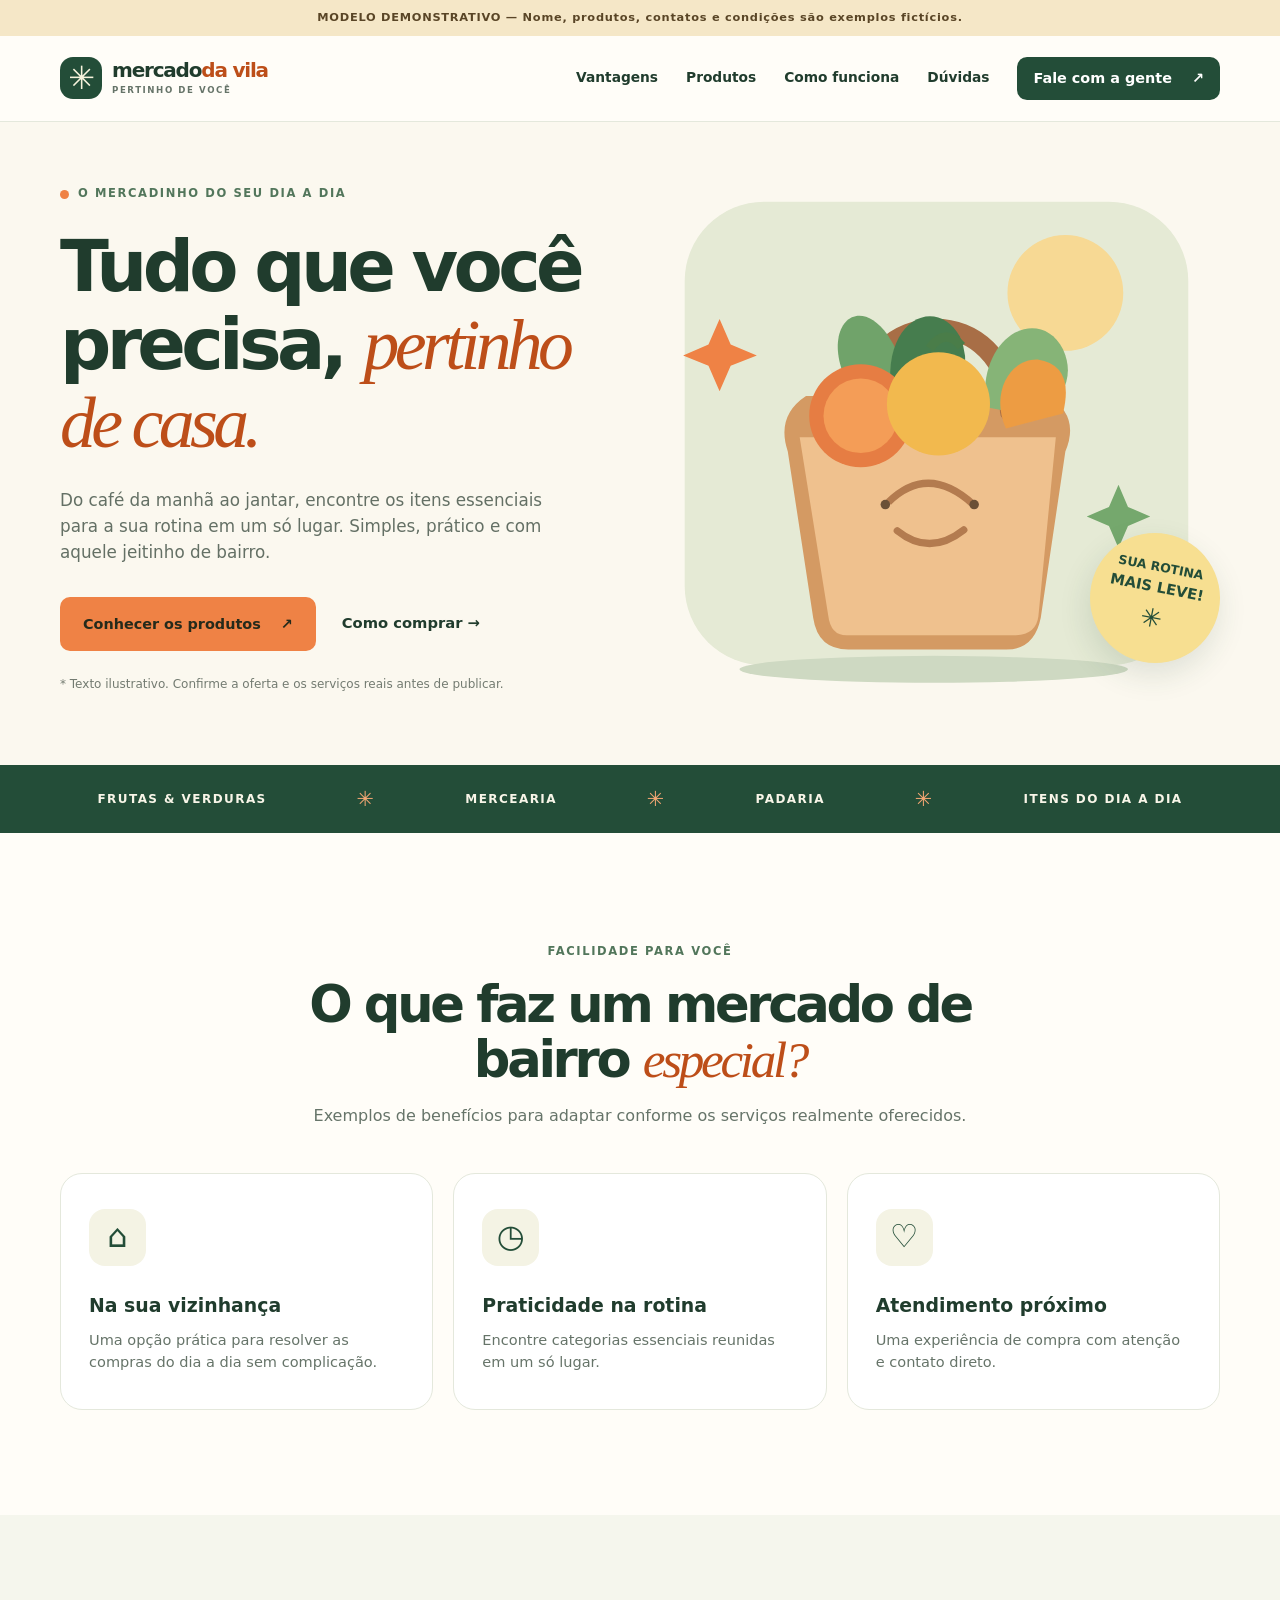
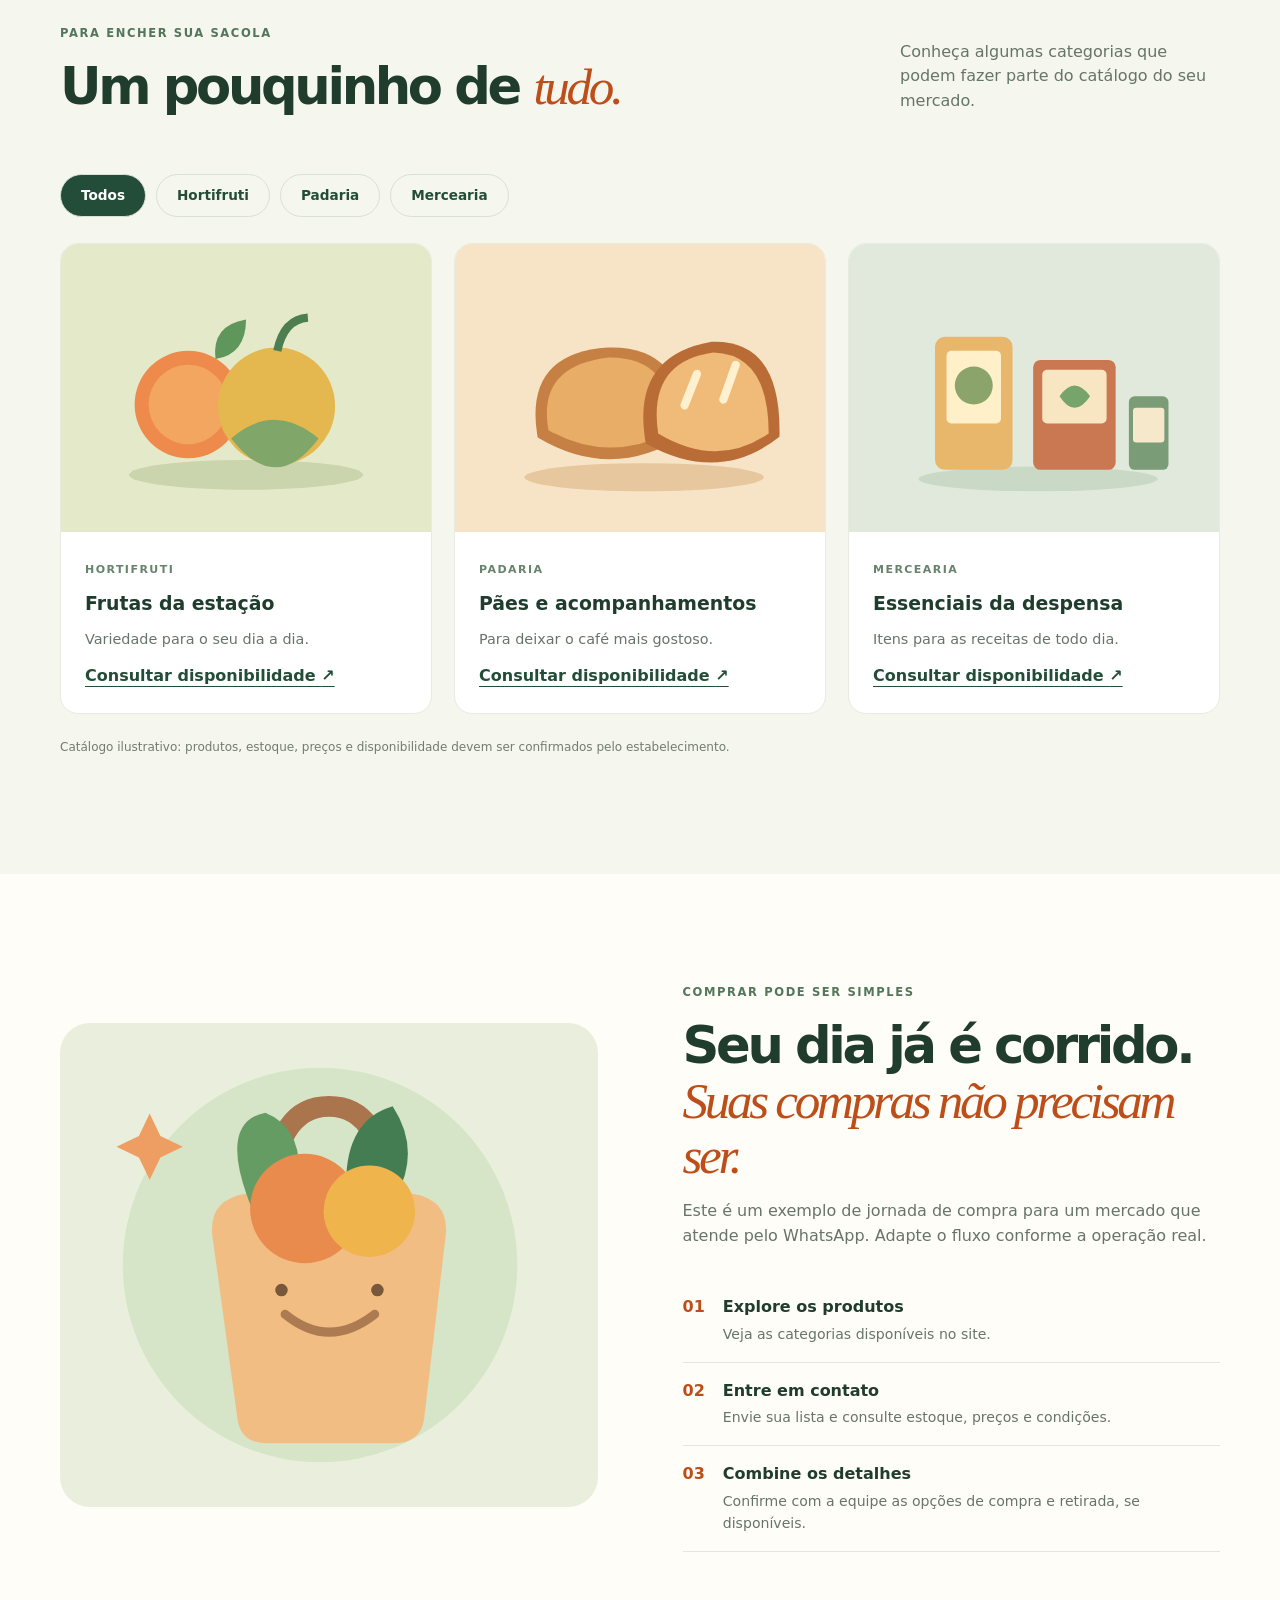
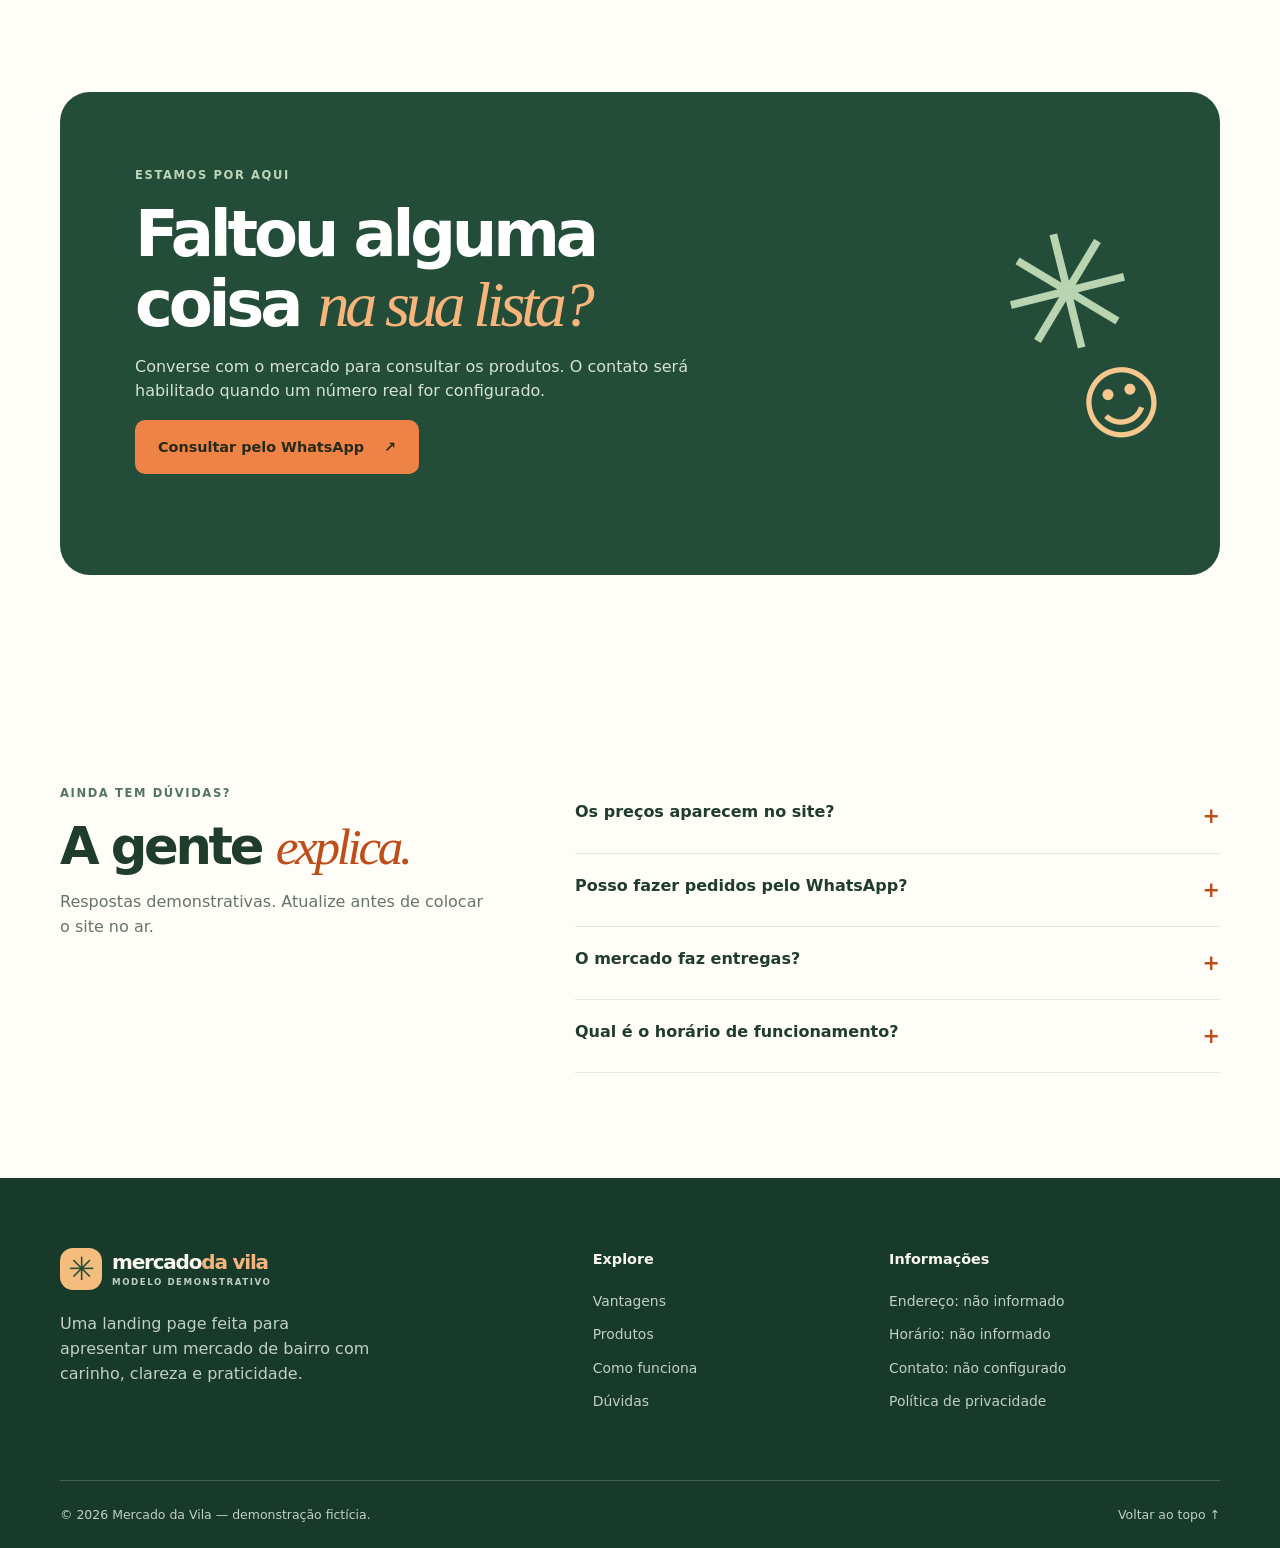
==== index.html @ a2eb1d88 "Add files via upload" ====
<!doctype html>
<html lang="pt-BR">
<head>
  <meta charset="utf-8">
  <meta name="viewport" content="width=device-width, initial-scale=1">
  <meta name="theme-color" content="#234d38">
  <meta name="description" content="Modelo demonstrativo de mercado de bairro: conheça categorias de produtos e veja como solicitar informações pelo WhatsApp.">
  <meta property="og:type" content="website">
  <meta property="og:locale" content="pt_BR">
  <meta property="og:title" content="Mercado da Vila | Site demonstrativo">
  <meta property="og:description" content="Landing page demonstrativa de mercado de bairro. Produtos e contatos ilustrativos.">
  <meta property="og:image" content="assets/images/hero-mercado.svg">
  <link rel="icon" type="image/svg+xml" href="assets/icons/favicon.svg">
  <link rel="stylesheet" href="css/style.css">
  <script src="js/script.js" defer></script>
  <title>Mercado da Vila | Modelo demonstrativo</title>
</head>
<body>
  <a class="skip-link" href="#conteudo">Pular para o conteúdo</a>
  <div class="demo-banner" role="note">MODELO DEMONSTRATIVO — Nome, produtos, contatos e condições são exemplos fictícios.</div>
  <header class="site-header" id="inicio">
    <div class="container header-inner">
      <a class="brand" href="#inicio" aria-label="Mercado da Vila, voltar ao início"><span class="brand-mark" aria-hidden="true">✳</span><span>mercado<span class="brand-highlight">da vila</span><small>PERTINHO DE VOCÊ</small></span></a>
      <button class="menu-toggle" type="button" aria-expanded="false" aria-controls="nav-principal" aria-label="Abrir menu"><span></span><span></span><span></span></button>
      <nav class="nav" id="nav-principal" aria-label="Navegação principal"><a href="#beneficios">Vantagens</a><a href="#produtos">Produtos</a><a href="#como-funciona">Como funciona</a><a href="#faq">Dúvidas</a><a class="btn btn-small btn-dark" href="#contato">Fale com a gente <span aria-hidden="true">↗</span></a></nav>
    </div>
  </header>
  <main id="conteudo">
    <section class="hero" aria-labelledby="hero-title"><div class="container hero-grid"><div class="hero-copy"><span class="eyebrow"><span class="eyebrow-dot"></span> O MERCADINHO DO SEU DIA A DIA</span><h1 id="hero-title">Tudo que você precisa, <em>pertinho de casa.</em></h1><p>Do café da manhã ao jantar, encontre os itens essenciais para a sua rotina em um só lugar. Simples, prático e com aquele jeitinho de bairro.</p><div class="hero-actions"><a class="btn btn-orange" href="#produtos">Conhecer os produtos <span aria-hidden="true">↗</span></a><a class="text-link" href="#como-funciona">Como comprar <span aria-hidden="true">→</span></a></div><p class="demo-note">* Texto ilustrativo. Confirme a oferta e os serviços reais antes de publicar.</p></div><div class="hero-visual"><img src="assets/images/hero-mercado.svg" alt="Ilustração de sacola de compras com frutas, pão e alimentos" width="720" height="660" fetchpriority="high"><div class="hero-sticker" aria-hidden="true">SUA ROTINA<br><strong>MAIS LEVE!</strong><span>✳</span></div></div></div></section>
    <section class="strip" aria-label="Categorias em destaque"><div class="container strip-inner"><span>FRUTAS & VERDURAS</span><b>✳</b><span>MERCEARIA</span><b>✳</b><span>PADARIA</span><b>✳</b><span>ITENS DO DIA A DIA</span></div></section>
    <section class="section benefits" id="beneficios"><div class="container"><div class="section-heading center"><span class="eyebrow">FACILIDADE PARA VOCÊ</span><h2>O que faz um mercado de bairro <em>especial?</em></h2><p>Exemplos de benefícios para adaptar conforme os serviços realmente oferecidos.</p></div><div class="benefit-grid"><article class="benefit-card"><span class="benefit-icon" aria-hidden="true">⌂</span><h3>Na sua vizinhança</h3><p>Uma opção prática para resolver as compras do dia a dia sem complicação.</p></article><article class="benefit-card"><span class="benefit-icon" aria-hidden="true">◷</span><h3>Praticidade na rotina</h3><p>Encontre categorias essenciais reunidas em um só lugar.</p></article><article class="benefit-card"><span class="benefit-icon" aria-hidden="true">♡</span><h3>Atendimento próximo</h3><p>Uma experiência de compra com atenção e contato direto.</p></article></div></div></section>
    <section class="section products" id="produtos"><div class="container"><div class="section-heading heading-split"><div><span class="eyebrow">PARA ENCHER SUA SACOLA</span><h2>Um pouquinho de <em>tudo.</em></h2></div><p>Conheça algumas categorias que podem fazer parte do catálogo do seu mercado.</p></div><div class="filter-bar" role="group" aria-label="Filtrar produtos"><button class="filter active" data-filter="todos" aria-pressed="true">Todos</button><button class="filter" data-filter="hortifruti" aria-pressed="false">Hortifruti</button><button class="filter" data-filter="padaria" aria-pressed="false">Padaria</button><button class="filter" data-filter="mercearia" aria-pressed="false">Mercearia</button></div><div class="product-grid" id="product-grid"><article class="product-card" data-category="hortifruti"><div class="product-art art-fruit"><img src="assets/images/frutas.svg" alt="Ilustração de frutas frescas" loading="lazy" width="400" height="300"></div><div class="product-body"><span class="product-category">HORTIFRUTI</span><h3>Frutas da estação</h3><p>Variedade para o seu dia a dia.</p><button class="product-link" data-product="Frutas da estação">Consultar disponibilidade <span aria-hidden="true">↗</span></button></div></article><article class="product-card" data-category="padaria"><div class="product-art art-bread"><img src="assets/images/pao.svg" alt="Ilustração de pães" loading="lazy" width="400" height="300"></div><div class="product-body"><span class="product-category">PADARIA</span><h3>Pães e acompanhamentos</h3><p>Para deixar o café mais gostoso.</p><button class="product-link" data-product="Pães e acompanhamentos">Consultar disponibilidade <span aria-hidden="true">↗</span></button></div></article><article class="product-card" data-category="mercearia"><div class="product-art art-pantry"><img src="assets/images/mercearia.svg" alt="Ilustração de alimentos de mercearia" loading="lazy" width="400" height="300"></div><div class="product-body"><span class="product-category">MERCEARIA</span><h3>Essenciais da despensa</h3><p>Itens para as receitas de todo dia.</p><button class="product-link" data-product="Essenciais da despensa">Consultar disponibilidade <span aria-hidden="true">↗</span></button></div></article></div><p class="catalog-disclaimer">Catálogo ilustrativo: produtos, estoque, preços e disponibilidade devem ser confirmados pelo estabelecimento.</p></div></section>
    <section class="section story" id="como-funciona"><div class="container story-grid"><div class="story-visual"><img src="assets/images/sacola.svg" alt="Ilustração de uma sacola reutilizável com alimentos" loading="lazy" width="600" height="540"></div><div class="story-copy"><span class="eyebrow">COMPRAR PODE SER SIMPLES</span><h2>Seu dia já é corrido. <em>Suas compras não precisam ser.</em></h2><p>Este é um exemplo de jornada de compra para um mercado que atende pelo WhatsApp. Adapte o fluxo conforme a operação real.</p><ol class="steps"><li><span>01</span><div><h3>Explore os produtos</h3><p>Veja as categorias disponíveis no site.</p></div></li><li><span>02</span><div><h3>Entre em contato</h3><p>Envie sua lista e consulte estoque, preços e condições.</p></div></li><li><span>03</span><div><h3>Combine os detalhes</h3><p>Confirme com a equipe as opções de compra e retirada, se disponíveis.</p></div></li></ol></div></div></section>
    <section class="section contact-section" id="contato"><div class="container contact-panel"><div><span class="eyebrow eyebrow-light">ESTAMOS POR AQUI</span><h2>Faltou alguma coisa <em>na sua lista?</em></h2><p>Converse com o mercado para consultar os produtos. O contato será habilitado quando um número real for configurado.</p><button class="btn btn-orange" id="contact-cta">Consultar pelo WhatsApp <span aria-hidden="true">↗</span></button><p class="contact-feedback" id="contact-feedback" role="status" aria-live="polite"></p></div><div class="contact-doodle" aria-hidden="true">✳<span>☺</span></div></div></section>
    <section class="section faq" id="faq"><div class="container faq-grid"><div><span class="eyebrow">AINDA TEM DÚVIDAS?</span><h2>A gente <em>explica.</em></h2><p>Respostas demonstrativas. Atualize antes de colocar o site no ar.</p></div><div class="faq-items"><details><summary>Os preços aparecem no site?</summary><p>Este modelo não apresenta preços fictícios. É possível cadastrar preços reais após confirmação do estabelecimento.</p></details><details><summary>Posso fazer pedidos pelo WhatsApp?</summary><p>O site permite abrir uma conversa com mensagem pré-preenchida após configurar um número de WhatsApp válido. O atendimento e a confirmação do pedido dependem do estabelecimento.</p></details><details><summary>O mercado faz entregas?</summary><p>Essa informação ainda não foi fornecida. Consulte o estabelecimento e atualize esta resposta conforme a área atendida e as condições reais.</p></details><details><summary>Qual é o horário de funcionamento?</summary><p>O horário ainda não foi informado. Substitua este texto pelos dias e horários oficiais antes da publicação.</p></details></div></div></section>
  </main>
  <footer class="footer"><div class="container footer-grid"><div><a class="brand footer-brand" href="#inicio"><span class="brand-mark" aria-hidden="true">✳</span><span>mercado<span class="brand-highlight">da vila</span><small>MODELO DEMONSTRATIVO</small></span></a><p>Uma landing page feita para apresentar um mercado de bairro com carinho, clareza e praticidade.</p></div><div><h3>Explore</h3><a href="#beneficios">Vantagens</a><a href="#produtos">Produtos</a><a href="#como-funciona">Como funciona</a><a href="#faq">Dúvidas</a></div><div><h3>Informações</h3><p>Endereço: não informado</p><p>Horário: não informado</p><p>Contato: não configurado</p><a href="privacidade.html">Política de privacidade</a></div></div><div class="container footer-bottom"><span>© <span id="year">2026</span> Mercado da Vila — demonstração fictícia.</span><a href="#inicio">Voltar ao topo ↑</a></div></footer>
</body>
</html>
---- css/style.css ----
:root{--green:#234d38;--green-deep:#173b2a;--cream:#fbf8ef;--paper:#fffdf8;--orange:#ef8245;--orange-dark:#bd4e19;--ink:#203c2d;--muted:#667469;--line:#e4e8dc;--radius:22px;--font:system-ui,-apple-system,BlinkMacSystemFont,"Segoe UI",sans-serif}*{box-sizing:border-box}html{scroll-behavior:smooth;scroll-padding-top:105px}body{margin:0;background:var(--paper);font-family:var(--font);color:var(--ink);line-height:1.55}img{display:block;max-width:100%;height:auto}button,a{font:inherit}button{cursor:pointer}a{color:inherit;text-decoration:none}a:focus-visible,button:focus-visible,summary:focus-visible{outline:3px solid #d55b20;outline-offset:4px}.container{width:min(1160px,calc(100% - 40px));margin-inline:auto}.skip-link{position:absolute;top:-100px;left:10px;z-index:99;padding:12px;background:white}.skip-link:focus{top:10px}.demo-banner{background:#f5e7c7;text-align:center;font-size:.71rem;font-weight:800;letter-spacing:.065em;padding:9px 14px;color:#594526}.site-header{position:sticky;top:0;z-index:20;background:rgba(255,253,248,.97);border-bottom:1px solid var(--line)}.header-inner{display:flex;align-items:center;justify-content:space-between;min-height:85px;gap:20px}.brand{display:inline-flex;align-items:center;gap:10px;font-size:1.25rem;line-height:.95;font-weight:850;letter-spacing:-.06em;white-space:nowrap}.brand-mark{display:grid;place-items:center;width:42px;height:42px;border-radius:13px;background:var(--green);color:#f7f3dc;font-size:2rem}.brand-highlight{color:var(--orange-dark)}.brand small{display:block;margin-top:6px;font-size:.54rem;letter-spacing:.18em;font-weight:800;color:var(--muted)}.nav{display:flex;align-items:center;gap:28px;font-size:.86rem;font-weight:650}.nav>a:not(.btn):hover,.text-link:hover,.footer a:hover{color:var(--orange-dark)}.btn{border:0;display:inline-flex;align-items:center;justify-content:center;gap:20px;min-height:54px;padding:15px 23px;border-radius:10px;font-weight:800;font-size:.9rem;transition:transform .2s,background .2s}.btn:hover{transform:translateY(-2px)}.btn-small{min-height:43px;padding:10px 16px}.btn-dark{background:var(--green);color:white}.btn-dark:hover{background:var(--green-deep)}.btn-orange{background:var(--orange);color:#252a1b}.btn-orange:hover{background:#f49b66}.menu-toggle{display:none}.hero{background:var(--cream);overflow:hidden}.hero-grid{display:grid;grid-template-columns:1fr 1.03fr;align-items:center;min-height:600px;gap:35px;padding-block:60px}.eyebrow{display:inline-flex;align-items:center;gap:9px;font-size:.72rem;font-weight:850;letter-spacing:.14em;color:#52765b}.eyebrow-dot{width:9px;height:9px;border-radius:50%;background:var(--orange)}h1,h2,h3,p{margin-top:0}h1,h2{letter-spacing:-.065em;line-height:1.08}h1{font-size:clamp(3.3rem,5.6vw,5.5rem);margin:22px 0 24px;font-weight:850}h1 em,h2 em{font-family:Georgia,serif;font-weight:500;color:var(--orange-dark)}.hero-copy>p:not(.demo-note){font-size:1.05rem;color:#647065;max-width:485px}.hero-actions{display:flex;align-items:center;flex-wrap:wrap;gap:26px;margin-top:32px}.text-link{font-weight:750;font-size:.92rem}.demo-note,.catalog-disclaimer{font-size:.75rem;color:#737b71;margin-top:24px}.hero-visual{position:relative}.hero-visual img{width:100%}.hero-sticker{position:absolute;right:0;bottom:8%;background:#f7df91;color:var(--green);width:130px;height:130px;border-radius:50%;display:flex;flex-direction:column;justify-content:center;align-items:center;text-align:center;transform:rotate(11deg);font-size:.78rem;font-weight:700;box-shadow:0 12px 30px #234d3822}.hero-sticker strong{font-size:.92rem}.hero-sticker span{font-size:1.6rem}.strip{background:var(--green);color:#f8f5e8}.strip-inner{display:flex;align-items:center;justify-content:space-around;gap:15px;min-height:68px;font-size:.75rem;font-weight:850;letter-spacing:.12em}.strip b{color:#f4a774;font-size:1.3rem}.section{padding:105px 0}.section-heading{margin-bottom:44px}.section-heading.center{text-align:center;max-width:680px;margin-inline:auto}.section-heading h2,.story h2,.faq h2,.contact-panel h2{font-size:clamp(2.45rem,4vw,4rem);margin:14px 0 16px}.section-heading p,.story-copy>p,.faq-grid>div>p{color:var(--muted);font-size:1rem}.benefit-grid{display:grid;grid-template-columns:repeat(3,1fr);gap:20px}.benefit-card{padding:35px 28px;border:1px solid var(--line);border-radius:var(--radius);background:#fff}.benefit-icon{display:grid;place-items:center;width:57px;height:57px;background:#f4f3e4;border-radius:16px;color:var(--green);font-size:2rem;margin-bottom:25px}.benefit-card h3{font-size:1.18rem;margin-bottom:9px}.benefit-card p{color:var(--muted);font-size:.91rem;margin:0}.products{background:#f5f6ed}.heading-split{display:flex;align-items:end;justify-content:space-between;gap:35px}.heading-split p{max-width:320px}.filter-bar{display:flex;flex-wrap:wrap;gap:10px;margin-bottom:26px}.filter{border:1px solid #d9e1d5;background:transparent;border-radius:100px;padding:10px 20px;color:var(--green);font-weight:700;font-size:.85rem}.filter.active,.filter:hover{background:var(--green);color:white}.product-grid{display:grid;grid-template-columns:repeat(3,1fr);gap:22px}.product-card{overflow:hidden;border-radius:18px;background:white;border:1px solid #e8ebdf}.product-card[hidden]{display:none}.product-art{aspect-ratio:4/3;display:grid;place-items:center;padding:20px}.product-art img{width:100%;height:100%;object-fit:contain}.art-fruit{background:#e4e9c9}.art-bread{background:#f7e3c6}.art-pantry{background:#e1e9dc}.product-body{padding:24px}.product-category{font-size:.69rem;font-weight:850;letter-spacing:.13em;color:#67836c}.product-body h3{margin:9px 0;font-size:1.18rem}.product-body p{color:var(--muted);font-size:.9rem}.product-link{border:0;background:transparent;padding:0;color:var(--green);font-weight:800;text-align:left;text-decoration:underline;text-underline-offset:5px}.product-link:hover{color:var(--orange-dark)}.story-grid{display:grid;grid-template-columns:1fr 1fr;align-items:center;gap:85px}.story-visual{background:#e9efdc;border-radius:30px;overflow:hidden}.story-visual img{width:100%}.steps{list-style:none;padding:0;margin:30px 0 0}.steps li{display:flex;gap:18px;padding:16px 0;border-bottom:1px solid var(--line)}.steps li>span{color:var(--orange-dark);font-weight:850}.steps h3{font-size:1rem;margin:0 0 4px}.steps p{font-size:.88rem;color:var(--muted);margin:0}.contact-section{padding:35px 0 100px}.contact-panel{background:var(--green);color:white;border-radius:30px;padding:70px 75px;display:flex;align-items:center;justify-content:space-between;gap:30px;overflow:hidden}.contact-panel>div:first-child{max-width:600px}.contact-panel h2{font-size:clamp(2.7rem,5vw,4.7rem)}.contact-panel h2 em{color:#f7b57b}.contact-panel p{color:#d5e2d7}.eyebrow-light{color:#bbd5b8}.contact-doodle{font-size:10rem;color:#b9d4b1;line-height:1;transform:rotate(-14deg)}.contact-doodle span{display:block;font-size:5rem;color:#f6c88d;text-align:right}.contact-feedback{min-height:1.4em;font-size:.85rem;margin:12px 0 0}.faq-grid{display:grid;grid-template-columns:.8fr 1.2fr;gap:85px}.faq-items details{border-bottom:1px solid var(--line);padding:20px 0}.faq-items summary{cursor:pointer;font-weight:750;list-style:none;display:flex;justify-content:space-between;gap:15px}.faq-items summary::-webkit-details-marker{display:none}.faq-items summary:after{content:'+';font-size:1.3rem;color:var(--orange-dark)}.faq-items details[open] summary:after{content:'−'}.faq-items details p{font-size:.9rem;color:var(--muted);margin:12px 0 0}.footer{background:#183a2b;color:#f8f8ed;padding:70px 0 0}.footer-grid{display:grid;grid-template-columns:2fr 1fr 1.4fr;gap:60px;padding-bottom:55px}.footer-brand .brand-mark{background:#f4bd7e;color:var(--green)}.footer-brand .brand-highlight{color:#f5b47e}.footer-brand small{color:#bed0c1}.footer-grid>div:first-child p{max-width:310px;color:#c0d0c3;margin-top:22px}.footer h3{font-size:.9rem;margin-bottom:20px}.footer-grid>div:not(:first-child) a,.footer-grid>div:not(:first-child) p{display:block;color:#c0d0c3;font-size:.87rem;margin-bottom:12px}.footer-bottom{border-top:1px solid #ffffff30;display:flex;justify-content:space-between;gap:20px;padding:24px 0;font-size:.78rem;color:#c0d0c3}@media(max-width:900px){.nav{gap:14px}.hero-grid{gap:10px}.story-grid{gap:35px}.faq-grid{gap:40px}.contact-panel{padding:55px 45px}}@media(max-width:720px){.container{width:min(100% - 32px,540px)}.header-inner{min-height:70px}.menu-toggle{display:flex;flex-direction:column;gap:5px;border:1px solid var(--line);border-radius:9px;background:white;padding:11px}.menu-toggle span{display:block;width:23px;height:2px;background:var(--green)}.nav{display:none;position:absolute;top:100%;left:0;right:0;background:var(--paper);padding:20px 24px 25px;border-bottom:1px solid var(--line);flex-direction:column;align-items:stretch;gap:20px;box-shadow:0 12px 18px #00000010}.nav.open{display:flex}.nav .btn{align-self:flex-start}.hero-grid{grid-template-columns:1fr;padding:55px 0 20px}.hero-copy{text-align:left}.hero-visual{max-width:490px;margin:auto}.hero-sticker{right:4%;width:100px;height:100px;font-size:.63rem}.hero-sticker strong{font-size:.72rem}.strip-inner{flex-wrap:wrap;padding:15px 0;min-height:unset;justify-content:center;gap:12px;font-size:.61rem}.strip-inner b{display:none}.section{padding:70px 0}.benefit-grid,.product-grid,.story-grid,.faq-grid,.footer-grid{grid-template-columns:1fr}.benefit-grid,.product-grid{gap:14px}.heading-split{display:block}.heading-split p{max-width:none}.story-grid,.faq-grid{gap:35px}.contact-section{padding:20px 0 70px}.contact-panel{padding:45px 28px;display:block}.contact-doodle{display:none}.footer-grid{gap:30px}.footer-bottom{flex-direction:column}.hero-actions{gap:19px}h1{font-size:clamp(3rem,11vw,4.3rem)}}@media(prefers-reduced-motion:reduce){html{scroll-behavior:auto}*,*:before,*:after{transition:none!important;animation:none!important}}
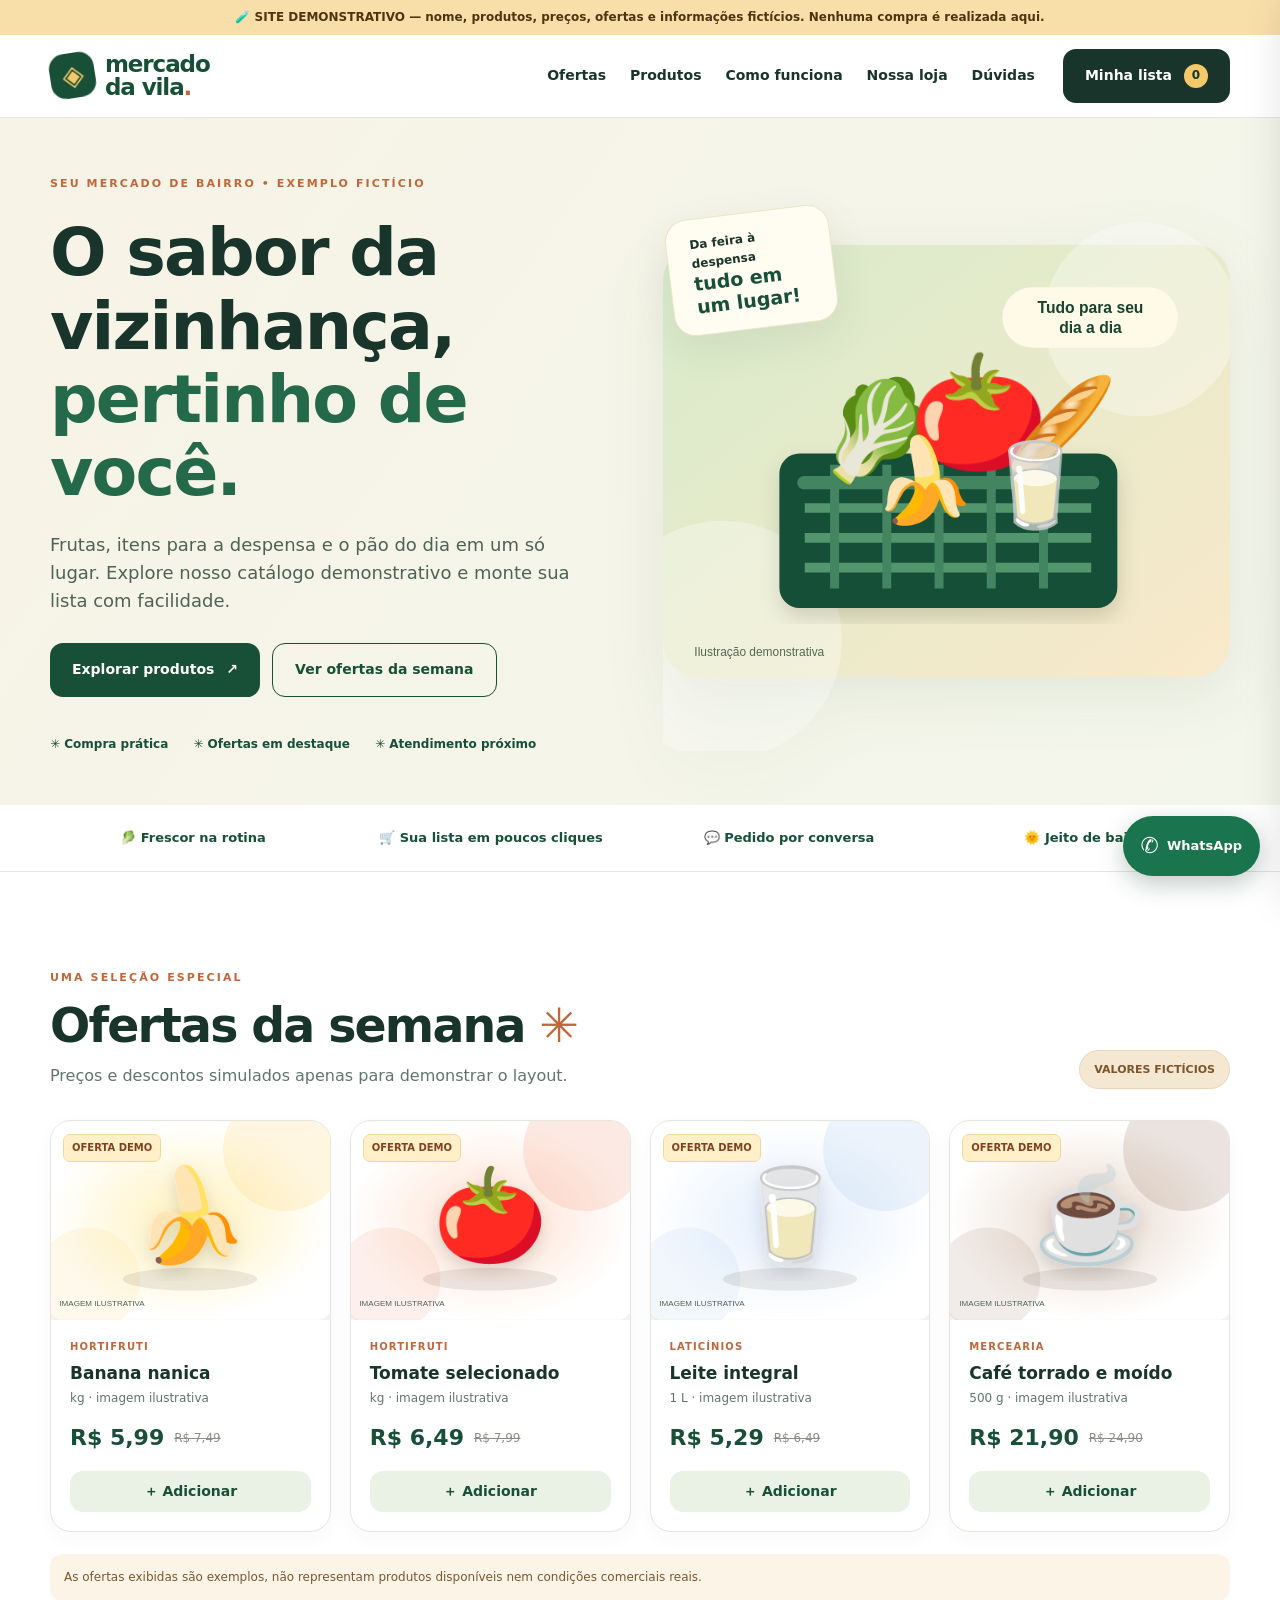
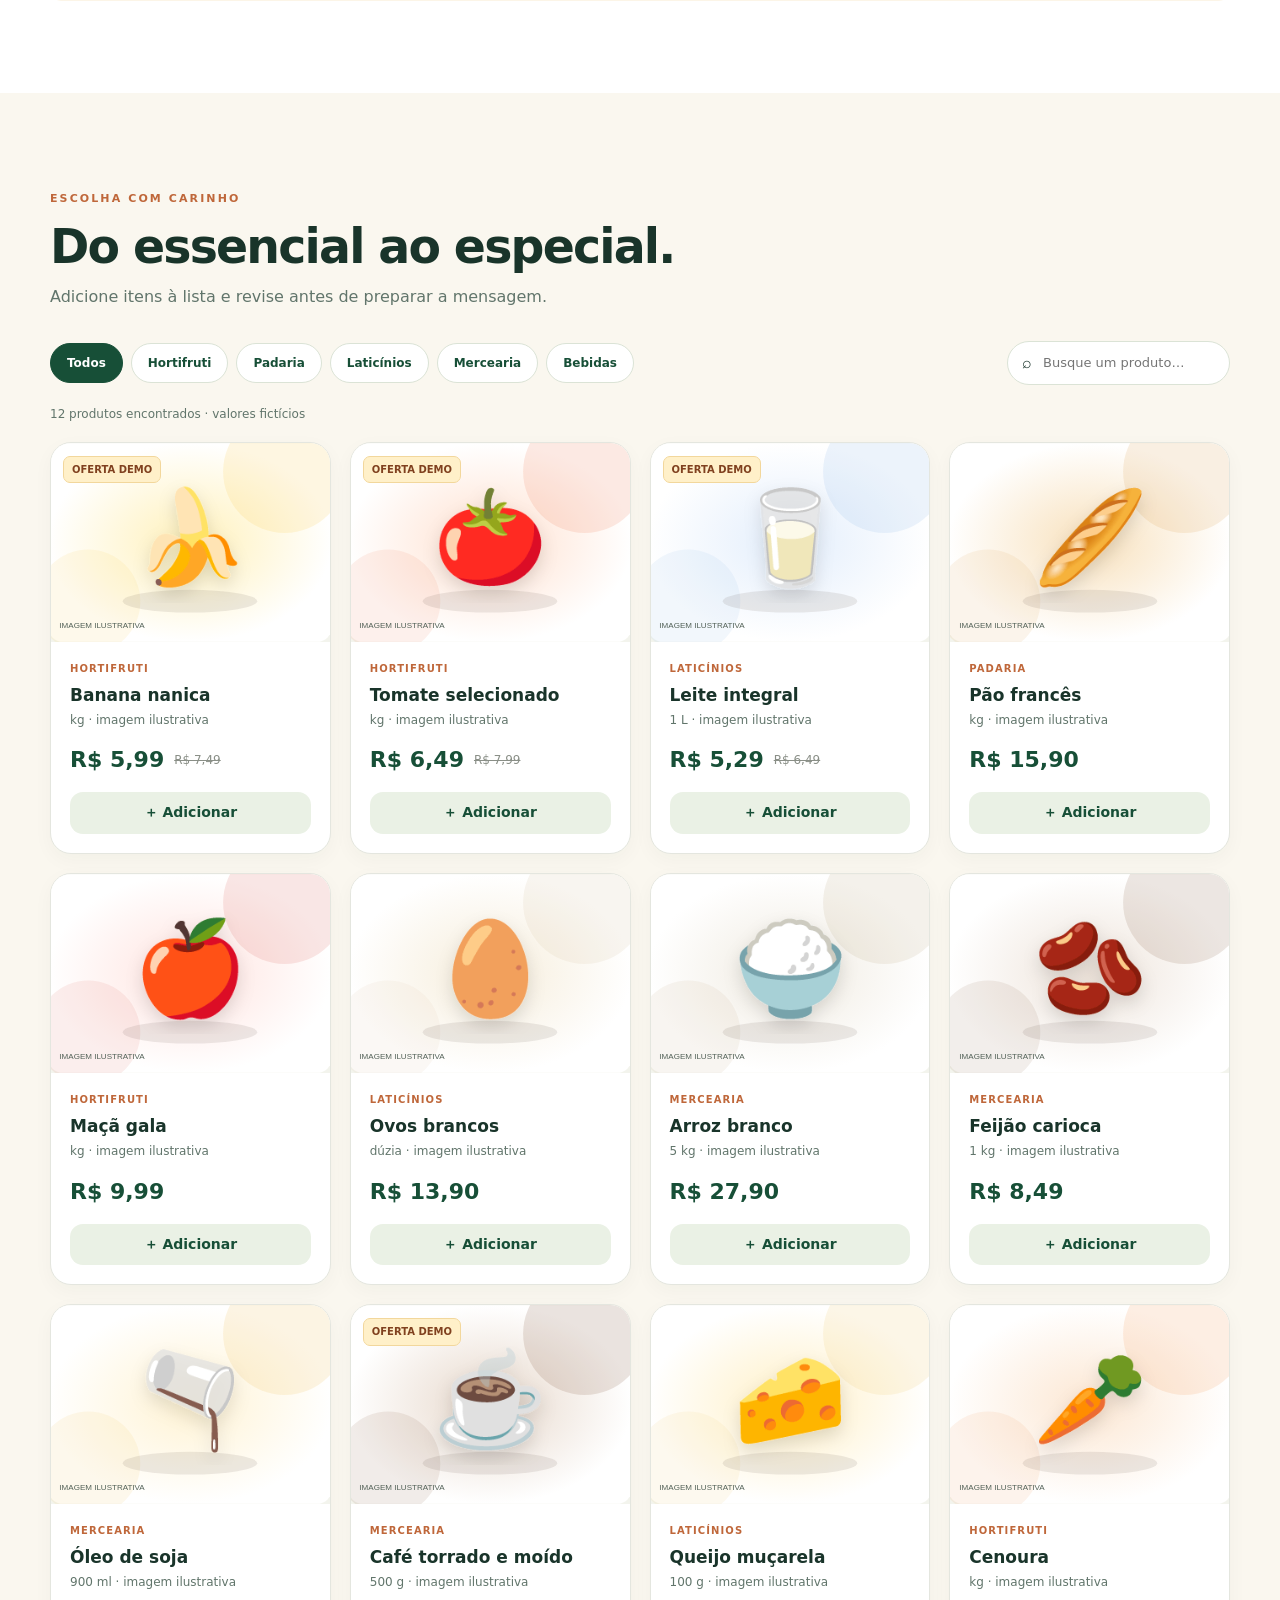
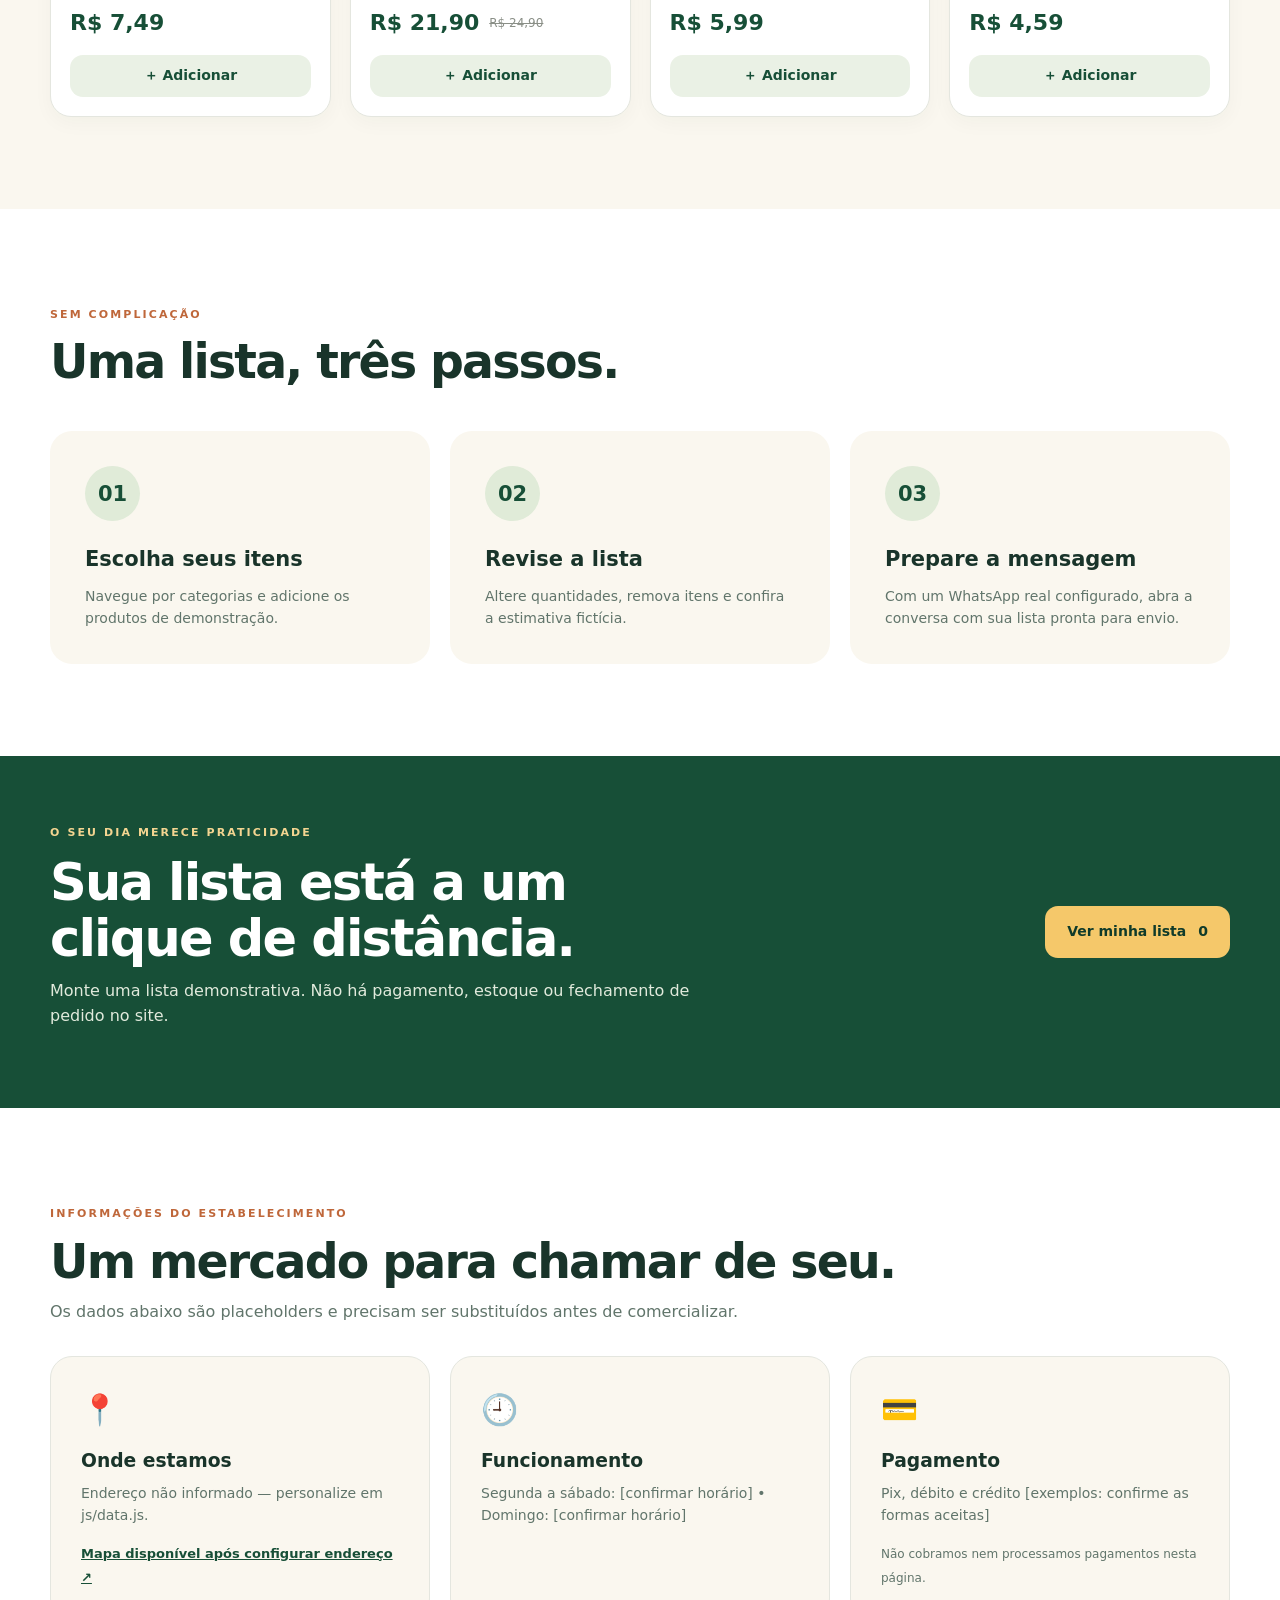
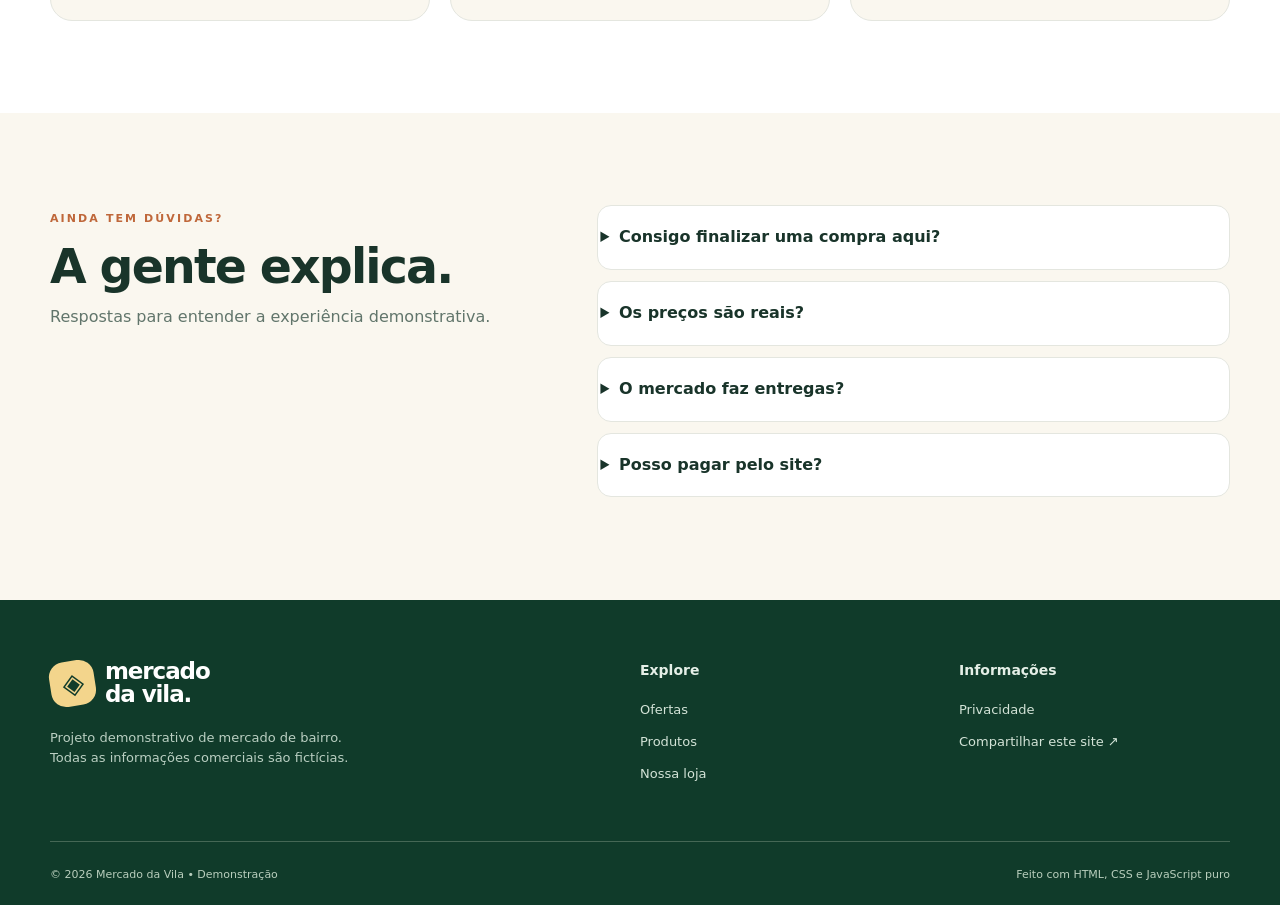
==== commit 5e11496d: "Add files via upload" ====
--- a/index.html
+++ b/index.html
@@ -2,38 +2,68 @@
 <html lang="pt-BR">
 <head>
   <meta charset="utf-8">
-  <meta name="viewport" content="width=device-width, initial-scale=1">
-  <meta name="theme-color" content="#234d38">
-  <meta name="description" content="Modelo demonstrativo de mercado de bairro: conheça categorias de produtos e veja como solicitar informações pelo WhatsApp.">
+  <meta name="viewport" content="width=device-width,initial-scale=1">
+  <meta name="theme-color" content="#174f37">
+  <meta name="description" content="Mercado da Vila: demonstração de catálogo de mercado de bairro com ofertas e lista de compras para WhatsApp. Dados e preços fictícios.">
+  <meta name="robots" content="noindex,nofollow"><!-- Remova SOMENTE após preencher dados reais, revisar SEO e publicar -->
   <meta property="og:type" content="website">
   <meta property="og:locale" content="pt_BR">
-  <meta property="og:title" content="Mercado da Vila | Site demonstrativo">
-  <meta property="og:description" content="Landing page demonstrativa de mercado de bairro. Produtos e contatos ilustrativos.">
-  <meta property="og:image" content="assets/images/hero-mercado.svg">
-  <link rel="icon" type="image/svg+xml" href="assets/icons/favicon.svg">
+  <meta property="og:title" content="Mercado da Vila | Demonstração">
+  <meta property="og:description" content="Modelo demonstrativo de mercado de bairro. Produtos, preços e ofertas fictícios.">
+  <meta property="og:image" content="assets/images/compartilhamento.jpg"><!-- Defina URL absoluta na publicação -->
+  <meta name="twitter:card" content="summary_large_image">
+  <title>Mercado da Vila | Catálogo demonstrativo</title>
+  <link rel="icon" href="assets/icons/favicon.svg" type="image/svg+xml">
+  <link rel="preload" href="assets/images/hero.svg" as="image" type="image/svg+xml">
   <link rel="stylesheet" href="css/style.css">
-  <script src="js/script.js" defer></script>
-  <title>Mercado da Vila | Modelo demonstrativo</title>
+  <script defer src="js/data.js"></script>
+  <script defer src="js/script.js"></script>
 </head>
 <body>
-  <a class="skip-link" href="#conteudo">Pular para o conteúdo</a>
-  <div class="demo-banner" role="note">MODELO DEMONSTRATIVO — Nome, produtos, contatos e condições são exemplos fictícios.</div>
-  <header class="site-header" id="inicio">
-    <div class="container header-inner">
-      <a class="brand" href="#inicio" aria-label="Mercado da Vila, voltar ao início"><span class="brand-mark" aria-hidden="true">✳</span><span>mercado<span class="brand-highlight">da vila</span><small>PERTINHO DE VOCÊ</small></span></a>
-      <button class="menu-toggle" type="button" aria-expanded="false" aria-controls="nav-principal" aria-label="Abrir menu"><span></span><span></span><span></span></button>
-      <nav class="nav" id="nav-principal" aria-label="Navegação principal"><a href="#beneficios">Vantagens</a><a href="#produtos">Produtos</a><a href="#como-funciona">Como funciona</a><a href="#faq">Dúvidas</a><a class="btn btn-small btn-dark" href="#contato">Fale com a gente <span aria-hidden="true">↗</span></a></nav>
-    </div>
-  </header>
-  <main id="conteudo">
-    <section class="hero" aria-labelledby="hero-title"><div class="container hero-grid"><div class="hero-copy"><span class="eyebrow"><span class="eyebrow-dot"></span> O MERCADINHO DO SEU DIA A DIA</span><h1 id="hero-title">Tudo que você precisa, <em>pertinho de casa.</em></h1><p>Do café da manhã ao jantar, encontre os itens essenciais para a sua rotina em um só lugar. Simples, prático e com aquele jeitinho de bairro.</p><div class="hero-actions"><a class="btn btn-orange" href="#produtos">Conhecer os produtos <span aria-hidden="true">↗</span></a><a class="text-link" href="#como-funciona">Como comprar <span aria-hidden="true">→</span></a></div><p class="demo-note">* Texto ilustrativo. Confirme a oferta e os serviços reais antes de publicar.</p></div><div class="hero-visual"><img src="assets/images/hero-mercado.svg" alt="Ilustração de sacola de compras com frutas, pão e alimentos" width="720" height="660" fetchpriority="high"><div class="hero-sticker" aria-hidden="true">SUA ROTINA<br><strong>MAIS LEVE!</strong><span>✳</span></div></div></div></section>
-    <section class="strip" aria-label="Categorias em destaque"><div class="container strip-inner"><span>FRUTAS & VERDURAS</span><b>✳</b><span>MERCEARIA</span><b>✳</b><span>PADARIA</span><b>✳</b><span>ITENS DO DIA A DIA</span></div></section>
-    <section class="section benefits" id="beneficios"><div class="container"><div class="section-heading center"><span class="eyebrow">FACILIDADE PARA VOCÊ</span><h2>O que faz um mercado de bairro <em>especial?</em></h2><p>Exemplos de benefícios para adaptar conforme os serviços realmente oferecidos.</p></div><div class="benefit-grid"><article class="benefit-card"><span class="benefit-icon" aria-hidden="true">⌂</span><h3>Na sua vizinhança</h3><p>Uma opção prática para resolver as compras do dia a dia sem complicação.</p></article><article class="benefit-card"><span class="benefit-icon" aria-hidden="true">◷</span><h3>Praticidade na rotina</h3><p>Encontre categorias essenciais reunidas em um só lugar.</p></article><article class="benefit-card"><span class="benefit-icon" aria-hidden="true">♡</span><h3>Atendimento próximo</h3><p>Uma experiência de compra com atenção e contato direto.</p></article></div></div></section>
-    <section class="section products" id="produtos"><div class="container"><div class="section-heading heading-split"><div><span class="eyebrow">PARA ENCHER SUA SACOLA</span><h2>Um pouquinho de <em>tudo.</em></h2></div><p>Conheça algumas categorias que podem fazer parte do catálogo do seu mercado.</p></div><div class="filter-bar" role="group" aria-label="Filtrar produtos"><button class="filter active" data-filter="todos" aria-pressed="true">Todos</button><button class="filter" data-filter="hortifruti" aria-pressed="false">Hortifruti</button><button class="filter" data-filter="padaria" aria-pressed="false">Padaria</button><button class="filter" data-filter="mercearia" aria-pressed="false">Mercearia</button></div><div class="product-grid" id="product-grid"><article class="product-card" data-category="hortifruti"><div class="product-art art-fruit"><img src="assets/images/frutas.svg" alt="Ilustração de frutas frescas" loading="lazy" width="400" height="300"></div><div class="product-body"><span class="product-category">HORTIFRUTI</span><h3>Frutas da estação</h3><p>Variedade para o seu dia a dia.</p><button class="product-link" data-product="Frutas da estação">Consultar disponibilidade <span aria-hidden="true">↗</span></button></div></article><article class="product-card" data-category="padaria"><div class="product-art art-bread"><img src="assets/images/pao.svg" alt="Ilustração de pães" loading="lazy" width="400" height="300"></div><div class="product-body"><span class="product-category">PADARIA</span><h3>Pães e acompanhamentos</h3><p>Para deixar o café mais gostoso.</p><button class="product-link" data-product="Pães e acompanhamentos">Consultar disponibilidade <span aria-hidden="true">↗</span></button></div></article><article class="product-card" data-category="mercearia"><div class="product-art art-pantry"><img src="assets/images/mercearia.svg" alt="Ilustração de alimentos de mercearia" loading="lazy" width="400" height="300"></div><div class="product-body"><span class="product-category">MERCEARIA</span><h3>Essenciais da despensa</h3><p>Itens para as receitas de todo dia.</p><button class="product-link" data-product="Essenciais da despensa">Consultar disponibilidade <span aria-hidden="true">↗</span></button></div></article></div><p class="catalog-disclaimer">Catálogo ilustrativo: produtos, estoque, preços e disponibilidade devem ser confirmados pelo estabelecimento.</p></div></section>
-    <section class="section story" id="como-funciona"><div class="container story-grid"><div class="story-visual"><img src="assets/images/sacola.svg" alt="Ilustração de uma sacola reutilizável com alimentos" loading="lazy" width="600" height="540"></div><div class="story-copy"><span class="eyebrow">COMPRAR PODE SER SIMPLES</span><h2>Seu dia já é corrido. <em>Suas compras não precisam ser.</em></h2><p>Este é um exemplo de jornada de compra para um mercado que atende pelo WhatsApp. Adapte o fluxo conforme a operação real.</p><ol class="steps"><li><span>01</span><div><h3>Explore os produtos</h3><p>Veja as categorias disponíveis no site.</p></div></li><li><span>02</span><div><h3>Entre em contato</h3><p>Envie sua lista e consulte estoque, preços e condições.</p></div></li><li><span>03</span><div><h3>Combine os detalhes</h3><p>Confirme com a equipe as opções de compra e retirada, se disponíveis.</p></div></li></ol></div></div></section>
-    <section class="section contact-section" id="contato"><div class="container contact-panel"><div><span class="eyebrow eyebrow-light">ESTAMOS POR AQUI</span><h2>Faltou alguma coisa <em>na sua lista?</em></h2><p>Converse com o mercado para consultar os produtos. O contato será habilitado quando um número real for configurado.</p><button class="btn btn-orange" id="contact-cta">Consultar pelo WhatsApp <span aria-hidden="true">↗</span></button><p class="contact-feedback" id="contact-feedback" role="status" aria-live="polite"></p></div><div class="contact-doodle" aria-hidden="true">✳<span>☺</span></div></div></section>
-    <section class="section faq" id="faq"><div class="container faq-grid"><div><span class="eyebrow">AINDA TEM DÚVIDAS?</span><h2>A gente <em>explica.</em></h2><p>Respostas demonstrativas. Atualize antes de colocar o site no ar.</p></div><div class="faq-items"><details><summary>Os preços aparecem no site?</summary><p>Este modelo não apresenta preços fictícios. É possível cadastrar preços reais após confirmação do estabelecimento.</p></details><details><summary>Posso fazer pedidos pelo WhatsApp?</summary><p>O site permite abrir uma conversa com mensagem pré-preenchida após configurar um número de WhatsApp válido. O atendimento e a confirmação do pedido dependem do estabelecimento.</p></details><details><summary>O mercado faz entregas?</summary><p>Essa informação ainda não foi fornecida. Consulte o estabelecimento e atualize esta resposta conforme a área atendida e as condições reais.</p></details><details><summary>Qual é o horário de funcionamento?</summary><p>O horário ainda não foi informado. Substitua este texto pelos dias e horários oficiais antes da publicação.</p></details></div></div></section>
+  <a class="skip" href="#principal">Pular para o conteúdo</a>
+  <div class="demo-banner" role="note">🧪 SITE DEMONSTRATIVO — nome, produtos, preços, ofertas e informações fictícios. Nenhuma compra é realizada aqui.</div>
+  <header class="header" id="inicio"><div class="container nav">
+    <a class="brand" href="#inicio" aria-label="Mercado da Vila, início"><span class="brand-icon">◈</span><span>mercado<span class="brand-line">da vila<span class="brand-dot">.</span></span></span></a>
+    <button class="menu-toggle" id="menuToggle" aria-controls="mainNav" aria-expanded="false" aria-label="Abrir menu"><span></span><span></span><span></span></button>
+    <nav class="nav-links" id="mainNav" aria-label="Navegação principal"><a href="#ofertas">Ofertas</a><a href="#catalogo">Produtos</a><a href="#como-funciona">Como funciona</a><a href="#informacoes">Nossa loja</a><a href="#perguntas">Dúvidas</a></nav>
+    <button class="button button-dark nav-cart" id="openCartTop" type="button">Minha lista <span class="cart-count" data-cart-count>0</span></button>
+  </div></header>
+  <main id="principal">
+    <section class="hero"><div class="container hero-grid"><div class="hero-copy">
+      <span class="eyebrow">SEU MERCADO DE BAIRRO • EXEMPLO FICTÍCIO</span>
+      <h1>O sabor da vizinhança, <em>pertinho de você.</em></h1>
+      <p>Frutas, itens para a despensa e o pão do dia em um só lugar. Explore nosso catálogo demonstrativo e monte sua lista com facilidade.</p>
+      <div class="hero-actions"><a class="button button-primary" href="#catalogo">Explorar produtos <span aria-hidden="true">↗</span></a><a class="button button-outline" href="#ofertas">Ver ofertas da semana</a></div>
+      <div class="hero-points"><span>✳ Compra prática</span><span>✳ Ofertas em destaque</span><span>✳ Atendimento próximo</span></div>
+    </div><div class="hero-visual"><img src="assets/images/hero.svg" alt="Ilustração fictícia de uma cesta verde com produtos de mercado" width="760" height="580" fetchpriority="high"><div class="hero-sticker">Da feira à despensa <strong>tudo em um lugar!</strong></div></div></div></section>
+    <section class="trust-strip" aria-label="Características do modelo"><div class="container trust-grid"><span>🥬 Frescor na rotina</span><span>🛒 Sua lista em poucos cliques</span><span>💬 Pedido por conversa</span><span>🌞 Jeito de bairro</span></div></section>
+    <section class="section" id="ofertas"><div class="container">
+      <div class="section-head"><div><span class="eyebrow">UMA SELEÇÃO ESPECIAL</span><h2>Ofertas da semana <span class="accent">✳</span></h2><p>Preços e descontos simulados apenas para demonstrar o layout.</p></div><span class="demo-tag">VALORES FICTÍCIOS</span></div>
+      <div class="product-grid offers-grid" id="offersGrid" aria-live="polite"></div>
+      <div class="info-note">As ofertas exibidas são exemplos, não representam produtos disponíveis nem condições comerciais reais.</div>
+    </div></section>
+    <section class="section section-cream" id="catalogo"><div class="container">
+      <div class="section-head"><div><span class="eyebrow">ESCOLHA COM CARINHO</span><h2>Do essencial ao especial.</h2><p>Adicione itens à lista e revise antes de preparar a mensagem.</p></div></div>
+      <div class="catalog-toolbar"><div class="category-list" id="categoryList" role="group" aria-label="Filtrar categoria"></div><label class="search-field"><span class="sr-only">Buscar produtos</span><span aria-hidden="true">⌕</span><input id="productSearch" type="search" placeholder="Busque um produto…" autocomplete="off"></label></div>
+      <p class="results-count" id="resultsCount" aria-live="polite"></p>
+      <div class="product-grid" id="productGrid" aria-live="polite"></div>
+    </div></section>
+    <section class="section" id="como-funciona"><div class="container"><div class="section-head"><div><span class="eyebrow">SEM COMPLICAÇÃO</span><h2>Uma lista, três passos.</h2></div></div><div class="steps"><article><span class="step-num">01</span><h3>Escolha seus itens</h3><p>Navegue por categorias e adicione os produtos de demonstração.</p></article><article><span class="step-num">02</span><h3>Revise a lista</h3><p>Altere quantidades, remova itens e confira a estimativa fictícia.</p></article><article><span class="step-num">03</span><h3>Prepare a mensagem</h3><p>Com um WhatsApp real configurado, abra a conversa com sua lista pronta para envio.</p></article></div></div></section>
+    <section class="cta-section"><div class="container cta-content"><div><span class="eyebrow eyebrow-light">O SEU DIA MERECE PRATICIDADE</span><h2>Sua lista está a um clique de distância.</h2><p>Monte uma lista demonstrativa. Não há pagamento, estoque ou fechamento de pedido no site.</p></div><button class="button button-gold" id="openCartCta">Ver minha lista <span data-cart-count>0</span></button></div></section>
+    <section class="section" id="informacoes"><div class="container"><div class="section-head"><div><span class="eyebrow">INFORMAÇÕES DO ESTABELECIMENTO</span><h2>Um mercado para chamar de seu.</h2><p>Os dados abaixo são placeholders e precisam ser substituídos antes de comercializar.</p></div></div>
+      <div class="store-layout"><article class="store-card"><span class="store-icon">📍</span><h3>Onde estamos</h3><p id="storeAddress">Endereço demonstrativo — não cadastrado.</p><a href="#informacoes" class="text-link" id="mapLink" aria-disabled="true">Mapa disponível após configurar endereço ↗</a></article><article class="store-card"><span class="store-icon">🕘</span><h3>Funcionamento</h3><p id="storeHours">Horários demonstrativos — confirmar com o comércio.</p></article><article class="store-card"><span class="store-icon">💳</span><h3>Pagamento</h3><p id="paymentMethods">Formas de pagamento demonstrativas — confirmar.</p><small>Não cobramos nem processamos pagamentos nesta página.</small></article></div>
+    </div></section>
+    <section class="section section-cream" id="perguntas"><div class="container faq-layout"><div><span class="eyebrow">AINDA TEM DÚVIDAS?</span><h2>A gente explica.</h2><p>Respostas para entender a experiência demonstrativa.</p></div><div class="faq-items"><details><summary>Consigo finalizar uma compra aqui?</summary><p>Não. Esta é uma demonstração: o carrinho cria uma lista e, após configurar um número verdadeiro, pode preparar uma mensagem para o WhatsApp. A compra depende da confirmação do estabelecimento.</p></details><details><summary>Os preços são reais?</summary><p>Não. Todos os preços e descontos são fictícios. Substitua-os por preços válidos e confirme o estoque antes de publicar para clientes.</p></details><details><summary>O mercado faz entregas?</summary><p>A política de entrega não foi informada. Consulte o estabelecimento real para confirmar regiões atendidas, taxas e prazos.</p></details><details><summary>Posso pagar pelo site?</summary><p>Não. O site não coleta dados de cartão, não integra pagamentos e não confirma pedidos.</p></details></div></div></section>
   </main>
-  <footer class="footer"><div class="container footer-grid"><div><a class="brand footer-brand" href="#inicio"><span class="brand-mark" aria-hidden="true">✳</span><span>mercado<span class="brand-highlight">da vila</span><small>MODELO DEMONSTRATIVO</small></span></a><p>Uma landing page feita para apresentar um mercado de bairro com carinho, clareza e praticidade.</p></div><div><h3>Explore</h3><a href="#beneficios">Vantagens</a><a href="#produtos">Produtos</a><a href="#como-funciona">Como funciona</a><a href="#faq">Dúvidas</a></div><div><h3>Informações</h3><p>Endereço: não informado</p><p>Horário: não informado</p><p>Contato: não configurado</p><a href="privacidade.html">Política de privacidade</a></div></div><div class="container footer-bottom"><span>© <span id="year">2026</span> Mercado da Vila — demonstração fictícia.</span><a href="#inicio">Voltar ao topo ↑</a></div></footer>
+  <footer class="footer"><div class="container footer-grid"><div><a class="brand brand-footer" href="#inicio"><span class="brand-icon">◈</span><span>mercado<span class="brand-line">da vila.</span></span></a><p>Projeto demonstrativo de mercado de bairro. Todas as informações comerciais são fictícias.</p></div><div><h3>Explore</h3><a href="#ofertas">Ofertas</a><a href="#catalogo">Produtos</a><a href="#informacoes">Nossa loja</a></div><div><h3>Informações</h3><a href="privacidade.html">Privacidade</a><button id="shareSite" class="footer-link">Compartilhar este site ↗</button><span id="shareFeedback" class="footer-feedback" role="status"></span></div></div><div class="container footer-bottom"><span>© <span id="year"></span> Mercado da Vila • Demonstração</span><span>Feito com HTML, CSS e JavaScript puro</span></div></footer>
+  <button class="float-whatsapp" id="floatWhatsapp" type="button" aria-label="Contato pelo WhatsApp — requer configuração"><span aria-hidden="true">✆</span><span>WhatsApp</span></button>
+  <button class="mobile-cart-bar" id="openCartMobile">🛒 Ver minha lista <span class="cart-count" data-cart-count>0</span></button>
+  <div class="drawer-backdrop" id="drawerBackdrop" hidden></div>
+  <aside class="cart-drawer" id="cartDrawer" role="dialog" aria-modal="true" aria-labelledby="cartTitle" aria-hidden="true" inert>
+    <div class="drawer-header"><div><span class="eyebrow">SEUS ESCOLHIDOS</span><h2 id="cartTitle">Minha lista <span class="cart-count" data-cart-count>0</span></h2></div><button class="icon-button" id="closeCart" aria-label="Fechar lista">✕</button></div>
+    <div class="cart-items" id="cartItems"></div>
+    <div class="cart-footer"><div class="cart-total"><span>Total estimado (fictício)</span><strong id="cartTotal">R$ 0,00</strong></div><p>Preços simulados. O valor final e a disponibilidade devem ser confirmados pelo mercado.</p><button class="button button-primary full" id="checkoutWhatsapp">Preparar pedido no WhatsApp ↗</button><button class="text-button" id="clearCart">Limpar lista</button><p class="cart-feedback" id="cartFeedback" role="status"></p></div>
+  </aside>
+  <div class="toast" id="toast" role="status" aria-live="polite"></div>
 </body>
 </html>
--- a/css/style.css
+++ b/css/style.css
@@ -1 +1,6 @@
-:root{--green:#234d38;--green-deep:#173b2a;--cream:#fbf8ef;--paper:#fffdf8;--orange:#ef8245;--orange-dark:#bd4e19;--ink:#203c2d;--muted:#667469;--line:#e4e8dc;--radius:22px;--font:system-ui,-apple-system,BlinkMacSystemFont,"Segoe UI",sans-serif}*{box-sizing:border-box}html{scroll-behavior:smooth;scroll-padding-top:105px}body{margin:0;background:var(--paper);font-family:var(--font);color:var(--ink);line-height:1.55}img{display:block;max-width:100%;height:auto}button,a{font:inherit}button{cursor:pointer}a{color:inherit;text-decoration:none}a:focus-visible,button:focus-visible,summary:focus-visible{outline:3px solid #d55b20;outline-offset:4px}.container{width:min(1160px,calc(100% - 40px));margin-inline:auto}.skip-link{position:absolute;top:-100px;left:10px;z-index:99;padding:12px;background:white}.skip-link:focus{top:10px}.demo-banner{background:#f5e7c7;text-align:center;font-size:.71rem;font-weight:800;letter-spacing:.065em;padding:9px 14px;color:#594526}.site-header{position:sticky;top:0;z-index:20;background:rgba(255,253,248,.97);border-bottom:1px solid var(--line)}.header-inner{display:flex;align-items:center;justify-content:space-between;min-height:85px;gap:20px}.brand{display:inline-flex;align-items:center;gap:10px;font-size:1.25rem;line-height:.95;font-weight:850;letter-spacing:-.06em;white-space:nowrap}.brand-mark{display:grid;place-items:center;width:42px;height:42px;border-radius:13px;background:var(--green);color:#f7f3dc;font-size:2rem}.brand-highlight{color:var(--orange-dark)}.brand small{display:block;margin-top:6px;font-size:.54rem;letter-spacing:.18em;font-weight:800;color:var(--muted)}.nav{display:flex;align-items:center;gap:28px;font-size:.86rem;font-weight:650}.nav>a:not(.btn):hover,.text-link:hover,.footer a:hover{color:var(--orange-dark)}.btn{border:0;display:inline-flex;align-items:center;justify-content:center;gap:20px;min-height:54px;padding:15px 23px;border-radius:10px;font-weight:800;font-size:.9rem;transition:transform .2s,background .2s}.btn:hover{transform:translateY(-2px)}.btn-small{min-height:43px;padding:10px 16px}.btn-dark{background:var(--green);color:white}.btn-dark:hover{background:var(--green-deep)}.btn-orange{background:var(--orange);color:#252a1b}.btn-orange:hover{background:#f49b66}.menu-toggle{display:none}.hero{background:var(--cream);overflow:hidden}.hero-grid{display:grid;grid-template-columns:1fr 1.03fr;align-items:center;min-height:600px;gap:35px;padding-block:60px}.eyebrow{display:inline-flex;align-items:center;gap:9px;font-size:.72rem;font-weight:850;letter-spacing:.14em;color:#52765b}.eyebrow-dot{width:9px;height:9px;border-radius:50%;background:var(--orange)}h1,h2,h3,p{margin-top:0}h1,h2{letter-spacing:-.065em;line-height:1.08}h1{font-size:clamp(3.3rem,5.6vw,5.5rem);margin:22px 0 24px;font-weight:850}h1 em,h2 em{font-family:Georgia,serif;font-weight:500;color:var(--orange-dark)}.hero-copy>p:not(.demo-note){font-size:1.05rem;color:#647065;max-width:485px}.hero-actions{display:flex;align-items:center;flex-wrap:wrap;gap:26px;margin-top:32px}.text-link{font-weight:750;font-size:.92rem}.demo-note,.catalog-disclaimer{font-size:.75rem;color:#737b71;margin-top:24px}.hero-visual{position:relative}.hero-visual img{width:100%}.hero-sticker{position:absolute;right:0;bottom:8%;background:#f7df91;color:var(--green);width:130px;height:130px;border-radius:50%;display:flex;flex-direction:column;justify-content:center;align-items:center;text-align:center;transform:rotate(11deg);font-size:.78rem;font-weight:700;box-shadow:0 12px 30px #234d3822}.hero-sticker strong{font-size:.92rem}.hero-sticker span{font-size:1.6rem}.strip{background:var(--green);color:#f8f5e8}.strip-inner{display:flex;align-items:center;justify-content:space-around;gap:15px;min-height:68px;font-size:.75rem;font-weight:850;letter-spacing:.12em}.strip b{color:#f4a774;font-size:1.3rem}.section{padding:105px 0}.section-heading{margin-bottom:44px}.section-heading.center{text-align:center;max-width:680px;margin-inline:auto}.section-heading h2,.story h2,.faq h2,.contact-panel h2{font-size:clamp(2.45rem,4vw,4rem);margin:14px 0 16px}.section-heading p,.story-copy>p,.faq-grid>div>p{color:var(--muted);font-size:1rem}.benefit-grid{display:grid;grid-template-columns:repeat(3,1fr);gap:20px}.benefit-card{padding:35px 28px;border:1px solid var(--line);border-radius:var(--radius);background:#fff}.benefit-icon{display:grid;place-items:center;width:57px;height:57px;background:#f4f3e4;border-radius:16px;color:var(--green);font-size:2rem;margin-bottom:25px}.benefit-card h3{font-size:1.18rem;margin-bottom:9px}.benefit-card p{color:var(--muted);font-size:.91rem;margin:0}.products{background:#f5f6ed}.heading-split{display:flex;align-items:end;justify-content:space-between;gap:35px}.heading-split p{max-width:320px}.filter-bar{display:flex;flex-wrap:wrap;gap:10px;margin-bottom:26px}.filter{border:1px solid #d9e1d5;background:transparent;border-radius:100px;padding:10px 20px;color:var(--green);font-weight:700;font-size:.85rem}.filter.active,.filter:hover{background:var(--green);color:white}.product-grid{display:grid;grid-template-columns:repeat(3,1fr);gap:22px}.product-card{overflow:hidden;border-radius:18px;background:white;border:1px solid #e8ebdf}.product-card[hidden]{display:none}.product-art{aspect-ratio:4/3;display:grid;place-items:center;padding:20px}.product-art img{width:100%;height:100%;object-fit:contain}.art-fruit{background:#e4e9c9}.art-bread{background:#f7e3c6}.art-pantry{background:#e1e9dc}.product-body{padding:24px}.product-category{font-size:.69rem;font-weight:850;letter-spacing:.13em;color:#67836c}.product-body h3{margin:9px 0;font-size:1.18rem}.product-body p{color:var(--muted);font-size:.9rem}.product-link{border:0;background:transparent;padding:0;color:var(--green);font-weight:800;text-align:left;text-decoration:underline;text-underline-offset:5px}.product-link:hover{color:var(--orange-dark)}.story-grid{display:grid;grid-template-columns:1fr 1fr;align-items:center;gap:85px}.story-visual{background:#e9efdc;border-radius:30px;overflow:hidden}.story-visual img{width:100%}.steps{list-style:none;padding:0;margin:30px 0 0}.steps li{display:flex;gap:18px;padding:16px 0;border-bottom:1px solid var(--line)}.steps li>span{color:var(--orange-dark);font-weight:850}.steps h3{font-size:1rem;margin:0 0 4px}.steps p{font-size:.88rem;color:var(--muted);margin:0}.contact-section{padding:35px 0 100px}.contact-panel{background:var(--green);color:white;border-radius:30px;padding:70px 75px;display:flex;align-items:center;justify-content:space-between;gap:30px;overflow:hidden}.contact-panel>div:first-child{max-width:600px}.contact-panel h2{font-size:clamp(2.7rem,5vw,4.7rem)}.contact-panel h2 em{color:#f7b57b}.contact-panel p{color:#d5e2d7}.eyebrow-light{color:#bbd5b8}.contact-doodle{font-size:10rem;color:#b9d4b1;line-height:1;transform:rotate(-14deg)}.contact-doodle span{display:block;font-size:5rem;color:#f6c88d;text-align:right}.contact-feedback{min-height:1.4em;font-size:.85rem;margin:12px 0 0}.faq-grid{display:grid;grid-template-columns:.8fr 1.2fr;gap:85px}.faq-items details{border-bottom:1px solid var(--line);padding:20px 0}.faq-items summary{cursor:pointer;font-weight:750;list-style:none;display:flex;justify-content:space-between;gap:15px}.faq-items summary::-webkit-details-marker{display:none}.faq-items summary:after{content:'+';font-size:1.3rem;color:var(--orange-dark)}.faq-items details[open] summary:after{content:'−'}.faq-items details p{font-size:.9rem;color:var(--muted);margin:12px 0 0}.footer{background:#183a2b;color:#f8f8ed;padding:70px 0 0}.footer-grid{display:grid;grid-template-columns:2fr 1fr 1.4fr;gap:60px;padding-bottom:55px}.footer-brand .brand-mark{background:#f4bd7e;color:var(--green)}.footer-brand .brand-highlight{color:#f5b47e}.footer-brand small{color:#bed0c1}.footer-grid>div:first-child p{max-width:310px;color:#c0d0c3;margin-top:22px}.footer h3{font-size:.9rem;margin-bottom:20px}.footer-grid>div:not(:first-child) a,.footer-grid>div:not(:first-child) p{display:block;color:#c0d0c3;font-size:.87rem;margin-bottom:12px}.footer-bottom{border-top:1px solid #ffffff30;display:flex;justify-content:space-between;gap:20px;padding:24px 0;font-size:.78rem;color:#c0d0c3}@media(max-width:900px){.nav{gap:14px}.hero-grid{gap:10px}.story-grid{gap:35px}.faq-grid{gap:40px}.contact-panel{padding:55px 45px}}@media(max-width:720px){.container{width:min(100% - 32px,540px)}.header-inner{min-height:70px}.menu-toggle{display:flex;flex-direction:column;gap:5px;border:1px solid var(--line);border-radius:9px;background:white;padding:11px}.menu-toggle span{display:block;width:23px;height:2px;background:var(--green)}.nav{display:none;position:absolute;top:100%;left:0;right:0;background:var(--paper);padding:20px 24px 25px;border-bottom:1px solid var(--line);flex-direction:column;align-items:stretch;gap:20px;box-shadow:0 12px 18px #00000010}.nav.open{display:flex}.nav .btn{align-self:flex-start}.hero-grid{grid-template-columns:1fr;padding:55px 0 20px}.hero-copy{text-align:left}.hero-visual{max-width:490px;margin:auto}.hero-sticker{right:4%;width:100px;height:100px;font-size:.63rem}.hero-sticker strong{font-size:.72rem}.strip-inner{flex-wrap:wrap;padding:15px 0;min-height:unset;justify-content:center;gap:12px;font-size:.61rem}.strip-inner b{display:none}.section{padding:70px 0}.benefit-grid,.product-grid,.story-grid,.faq-grid,.footer-grid{grid-template-columns:1fr}.benefit-grid,.product-grid{gap:14px}.heading-split{display:block}.heading-split p{max-width:none}.story-grid,.faq-grid{gap:35px}.contact-section{padding:20px 0 70px}.contact-panel{padding:45px 28px;display:block}.contact-doodle{display:none}.footer-grid{gap:30px}.footer-bottom{flex-direction:column}.hero-actions{gap:19px}h1{font-size:clamp(3rem,11vw,4.3rem)}}@media(prefers-reduced-motion:reduce){html{scroll-behavior:auto}*,*:before,*:after{transition:none!important;animation:none!important}}
+:root{--green:#174f37;--green-2:#24694a;--green-dark:#103b2a;--lime:#e9f0dc;--cream:#faf7ef;--sand:#f3e8d6;--gold:#f5c86a;--orange:#bf673a;--ink:#19342a;--muted:#61756b;--line:#e4e6df;--white:#fff;--radius:22px;--shadow:0 14px 42px rgba(26,62,42,.08);--font:system-ui,-apple-system,BlinkMacSystemFont,'Segoe UI',sans-serif}
+*{box-sizing:border-box}html{scroll-behavior:smooth;scroll-padding-top:95px}body{margin:0;background:#fff;color:var(--ink);font-family:var(--font);line-height:1.55}body.drawer-open{overflow:hidden}img{max-width:100%;display:block}button,input{font:inherit}button{cursor:pointer}button:disabled{cursor:not-allowed;opacity:.5}a{color:inherit}a:focus-visible,button:focus-visible,input:focus-visible,summary:focus-visible{outline:3px solid #e3aa39;outline-offset:3px}.container{width:min(1180px,calc(100% - 40px));margin-inline:auto}.sr-only{position:absolute!important;width:1px;height:1px;padding:0;margin:-1px;overflow:hidden;clip:rect(0,0,0,0);white-space:nowrap;border:0}.skip{position:absolute;top:-90px;left:12px;background:#fff;padding:12px;z-index:200}.skip:focus{top:10px}.demo-banner{background:#f8dfaa;color:#4c350f;font-size:12px;font-weight:700;text-align:center;padding:8px 12px}.header{position:sticky;top:0;background:rgba(255,255,255,.97);z-index:30;border-bottom:1px solid var(--line);backdrop-filter:blur(14px)}.nav{display:flex;align-items:center;gap:28px;min-height:82px}.brand{display:inline-flex;align-items:center;gap:10px;line-height:1;font-size:23px;font-weight:850;letter-spacing:-1.1px;text-decoration:none;color:var(--green)}.brand-icon{background:var(--green);color:var(--gold);font-size:28px;width:45px;height:45px;display:grid;place-items:center;border-radius:15px;transform:rotate(-9deg)}.brand-line{display:block}.brand-dot{color:var(--orange)}.nav-links{display:flex;gap:24px;margin-left:auto}.nav-links a{text-decoration:none;font-size:14px;font-weight:700}.nav-links a:hover,.text-link:hover{color:var(--orange)}.button{border:0;display:inline-flex;align-items:center;justify-content:center;gap:12px;text-decoration:none;font-size:14px;font-weight:800;padding:15px 22px;border-radius:13px;transition:transform .17s,background .17s,box-shadow .17s}.button:hover:not(:disabled){transform:translateY(-2px)}.button-primary{background:var(--green);color:#fff}.button-primary:hover{background:var(--green-2)}.button-dark{background:var(--ink);color:#fff}.button-outline{border:1.5px solid var(--green);color:var(--green);background:transparent}.button-gold{background:var(--gold);color:var(--green-dark)}.cart-count{display:inline-grid;place-items:center;min-width:24px;height:24px;background:var(--gold);border-radius:99px;color:#123628;font-size:12px;padding:0 5px}.menu-toggle{display:none}.hero{background:linear-gradient(125deg,#f7f3e6,#f3f6eb);overflow:hidden}.hero-grid{display:grid;grid-template-columns:1.02fr 1fr;align-items:center;gap:35px;min-height:600px;padding-block:52px}.eyebrow{font-size:11px;letter-spacing:2.1px;font-weight:900;color:var(--orange)}h1,h2,h3,p{margin-top:0}h1,h2{letter-spacing:-1.8px;line-height:1.1}h1{font-size:clamp(46px,5.2vw,73px);margin:22px 0}h1 em{font-style:normal;color:var(--green-2)}.hero-copy>p{font-size:18px;max-width:520px;color:#4e6257}.hero-actions{display:flex;flex-wrap:wrap;gap:12px;margin:28px 0}.hero-points{display:flex;flex-wrap:wrap;gap:14px 25px;color:var(--green);font-size:12px;font-weight:750;margin-top:38px}.hero-visual{position:relative}.hero-visual>img{width:100%;filter:drop-shadow(0 18px 30px rgba(29,72,42,.08))}.hero-sticker{position:absolute;left:1%;top:7%;background:#fffdf2;border:1px solid #eee4c7;padding:16px 23px;border-radius:22px;transform:rotate(-7deg);box-shadow:var(--shadow);font-size:12px;font-weight:650;max-width:165px}.hero-sticker strong{display:block;font-size:19px;line-height:1.2;color:var(--green)}.trust-strip{border-bottom:1px solid var(--line);background:#fff}.trust-grid{display:grid;grid-template-columns:repeat(4,1fr);gap:12px;padding-block:23px;text-align:center;font-weight:800;font-size:13px;color:var(--green)}.section{padding:92px 0}.section-cream{background:var(--cream)}.section-head{display:flex;justify-content:space-between;align-items:end;gap:24px;margin-bottom:31px}.section h2,.cta-section h2{font-size:clamp(34px,3.7vw,49px);margin:11px 0 12px}.section-head p{color:var(--muted);margin:0}.accent{color:var(--orange)}.demo-tag{background:#f5e8d3;border:1px solid #ecd5b5;padding:10px 14px;white-space:nowrap;border-radius:99px;font-size:11px;font-weight:850;color:#7e5429}.product-grid{display:grid;grid-template-columns:repeat(4,minmax(0,1fr));gap:19px}.offers-grid{grid-template-columns:repeat(4,minmax(0,1fr))}.product-card{background:#fff;border:1px solid var(--line);border-radius:21px;overflow:hidden;box-shadow:0 6px 20px rgba(10,47,30,.035);display:flex;flex-direction:column;transition:box-shadow .2s,transform .2s}.product-card:hover{transform:translateY(-3px);box-shadow:var(--shadow)}.product-image{position:relative;background:#f3f4ed;aspect-ratio:1.4;overflow:hidden}.product-image img{width:100%;height:100%;object-fit:cover}.offer-label{position:absolute;top:13px;left:12px;background:#fff0c9;color:#80411f;border:1px solid #f2d79c;padding:5px 8px;border-radius:7px;font-weight:900;font-size:10px}.product-body{padding:19px;display:flex;flex-direction:column;flex:1}.product-category{font-size:10px;letter-spacing:1.1px;text-transform:uppercase;color:var(--orange);font-weight:850}.product-body h3{font-size:17px;line-height:1.25;margin:8px 0 5px}.product-body p{font-size:12px;color:var(--muted);margin-bottom:14px}.product-price{display:flex;align-items:center;flex-wrap:wrap;gap:10px;margin-top:auto;margin-bottom:15px}.product-price strong{font-size:22px;color:var(--green)}.product-price del{font-size:12px;color:#8a8f87}.add-button{width:100%;background:#eaf1e5;color:var(--green);padding:10px 12px}.add-button:hover{background:#d4e6cc}.info-note{font-size:12px;color:#78572f;background:#fcf5e7;border-radius:12px;padding:14px;margin-top:22px}.catalog-toolbar{display:flex;align-items:center;justify-content:space-between;gap:15px;margin:20px 0}.category-list{display:flex;flex-wrap:wrap;gap:8px}.category-button{border:1px solid #dbe3d6;background:#fff;color:var(--green);font-weight:750;border-radius:99px;padding:10px 16px;font-size:12px}.category-button.active{background:var(--green);color:#fff;border-color:var(--green)}.search-field{display:flex;align-items:center;gap:9px;background:#fff;border:1px solid #dbe3d6;padding:9px 14px;border-radius:99px;min-width:220px}.search-field input{width:100%;background:none;border:0;outline:0;font-size:13px}.results-count{font-size:12px;color:var(--muted);margin-bottom:18px}.steps{display:grid;grid-template-columns:repeat(3,1fr);gap:20px}.steps article{background:var(--cream);padding:35px;border-radius:22px}.step-num{display:inline-grid;place-items:center;width:55px;height:55px;border-radius:50%;background:#e0ebd8;color:var(--green);font-size:21px;font-weight:850;margin-bottom:22px}.steps h3{font-size:21px;margin-bottom:10px}.steps p{color:var(--muted);font-size:14px;margin:0}.cta-section{background:var(--green);color:#fff;padding:63px 0}.cta-content{display:flex;align-items:center;justify-content:space-between;gap:30px}.cta-content>div{max-width:680px}.cta-section h2{font-size:clamp(34px,4vw,51px)}.cta-section p{color:#e1eadc}.eyebrow-light{color:#f4d591}.store-layout{display:grid;grid-template-columns:repeat(3,1fr);gap:20px}.store-card{background:var(--cream);border:1px solid var(--line);border-radius:22px;padding:30px;min-height:225px}.store-icon{font-size:30px}.store-card h3{margin:13px 0 8px}.store-card p{color:var(--muted);font-size:14px}.store-card small{font-size:12px;color:var(--muted)}.text-link{font-weight:750;color:var(--green);font-size:13px}.faq-layout{display:grid;grid-template-columns:1fr 1.3fr;gap:60px}.faq-layout>div>p{color:var(--muted)}details{background:#fff;border:1px solid var(--line);border-radius:14px;padding:19px 21px;margin-bottom:11px}summary{cursor:pointer;font-weight:800;list-style-position:outside}details p{font-size:14px;color:var(--muted);margin:14px 0 0}.footer{background:var(--green-dark);color:#e5efe7;padding:60px 0 22px}.footer-grid{display:grid;grid-template-columns:2fr 1fr 1fr;gap:48px}.brand-footer{color:#fff}.brand-footer .brand-icon{background:#f3d58c;color:var(--green-dark)}.footer-grid>div:first-child p{color:#bacfc2;max-width:330px;font-size:13px;margin-top:22px}.footer h3{font-size:14px;margin-bottom:18px}.footer-grid a:not(.brand),.footer-link{display:block;text-align:left;font-size:13px;color:#d3e3d7;text-decoration:none;margin:0 0 12px}.footer-link{border:0;background:none;padding:0}.footer-feedback{display:block;font-size:12px;color:var(--gold)}.footer-bottom{display:flex;justify-content:space-between;gap:10px;border-top:1px solid #456755;margin-top:45px;padding-top:24px;font-size:11px;color:#b9cebd}.float-whatsapp{position:fixed;right:20px;bottom:24px;z-index:25;background:#1a754e;color:#fff;border:0;border-radius:99px;padding:13px 18px;display:flex;align-items:center;gap:8px;box-shadow:0 8px 25px #092f1c40;font-size:13px;font-weight:850}.float-whatsapp span:first-child{font-size:22px}.mobile-cart-bar{display:none}.drawer-backdrop{position:fixed;inset:0;z-index:90;background:rgba(6,25,14,.58)}.cart-drawer{position:fixed;right:0;top:0;bottom:0;z-index:91;background:#fff;width:min(460px,100vw);display:flex;flex-direction:column;box-shadow:-9px 0 40px #0002;transform:translateX(103%);transition:transform .25s}.drawer-open .cart-drawer{transform:translateX(0)}.drawer-header{display:flex;align-items:start;justify-content:space-between;padding:26px;border-bottom:1px solid var(--line)}.drawer-header h2{margin:6px 0 0;font-size:25px}.icon-button{width:40px;height:40px;border:1px solid var(--line);background:#fff;border-radius:11px}.cart-items{padding:15px 23px;overflow-y:auto;flex:1}.cart-line{display:grid;grid-template-columns:74px 1fr;gap:11px;padding:14px 0;border-bottom:1px solid var(--line)}.cart-line img{width:74px;height:67px;object-fit:cover;border-radius:10px}.cart-line-info{display:flex;flex-direction:column;font-size:14px}.cart-line-info span{font-size:12px;color:var(--muted)}.qty-controls{grid-column:2;display:flex;align-items:center;gap:11px}.qty-controls button{border:1px solid #d8e0d6;background:#fff;width:27px;height:27px;border-radius:8px}.qty-controls .remove-item{margin-left:auto;color:#9b422e;border-color:#f0d2ca}.empty-cart{margin:35px 0;color:var(--muted);font-size:14px}.cart-footer{padding:22px;border-top:1px solid var(--line);background:#fafbf8}.cart-total{display:flex;justify-content:space-between;gap:10px;font-weight:800}.cart-total strong{font-size:23px;color:var(--green)}.cart-footer>p{font-size:12px;color:var(--muted)}.cart-footer .full{width:100%}.text-button{margin-top:10px;background:transparent;border:0;color:var(--green);font-weight:800;width:100%;padding:10px}.cart-feedback{font-weight:700;color:#9a4d2d}.toast{position:fixed;bottom:90px;left:50%;z-index:120;background:var(--ink);color:#fff;padding:12px 18px;border-radius:12px;max-width:min(90vw,450px);font-size:13px;text-align:center;opacity:0;pointer-events:none;transform:translate(-50%,15px);transition:.2s}.toast.show{opacity:1;transform:translate(-50%,0)}
+@media(max-width:1050px){.nav-links{gap:13px}.nav-links a{font-size:12px}.product-grid,.offers-grid{grid-template-columns:repeat(3,minmax(0,1fr))}.hero-grid{min-height:510px}}
+@media(max-width:760px){.container{width:min(100% - 30px,650px)}.nav{min-height:70px;gap:12px}.brand{font-size:19px}.brand-icon{width:38px;height:38px}.menu-toggle{display:flex;flex-direction:column;justify-content:center;gap:5px;margin-left:auto;border:1px solid var(--line);background:#fff;width:42px;height:42px;border-radius:10px}.menu-toggle span{width:19px;height:2px;background:var(--green);align-self:center}.nav-cart{display:none}.nav-links{display:none;position:absolute;top:100%;left:0;right:0;flex-direction:column;background:#fff;padding:19px 25px;border-bottom:1px solid var(--line);box-shadow:var(--shadow);gap:18px}.nav-links.visible{display:flex}.nav-links a{font-size:15px}.hero-grid{grid-template-columns:1fr;min-height:0;padding:49px 0 22px;gap:20px}.hero-copy{text-align:left}.hero-copy>p{font-size:16px}.hero-points{margin-top:25px}.hero-visual{max-width:520px;margin:auto}.hero-sticker{left:5%;top:3%}.trust-grid{grid-template-columns:repeat(2,1fr);gap:15px}.section{padding:64px 0}.section-head{align-items:start;flex-direction:column;gap:10px}.product-grid,.offers-grid{grid-template-columns:repeat(2,minmax(0,1fr));gap:12px}.catalog-toolbar{flex-direction:column;align-items:stretch}.search-field{min-width:0}.steps,.store-layout{grid-template-columns:1fr}.steps article{padding:24px}.cta-content{flex-direction:column;align-items:stretch}.faq-layout{grid-template-columns:1fr;gap:23px}.footer-grid{grid-template-columns:1fr 1fr;gap:30px}.footer-grid>div:first-child{grid-column:1/-1}.footer-bottom{flex-direction:column}.float-whatsapp{bottom:77px;right:12px;padding:11px}.mobile-cart-bar{display:flex;align-items:center;justify-content:center;gap:10px;position:fixed;left:0;bottom:0;width:100%;z-index:24;background:var(--green);color:#fff;border:0;padding:14px;font-size:15px;font-weight:800;box-shadow:0 -4px 18px #0002}.footer{padding-bottom:90px}.toast{bottom:142px}}
+@media(max-width:420px){h1{font-size:43px}.product-body{padding:12px}.product-body h3{font-size:15px}.product-price strong{font-size:19px}.add-button{font-size:12px}.product-image{aspect-ratio:1.18}.hero-actions .button{width:100%}.demo-tag{white-space:normal}.trust-grid{font-size:11px}}
+@media(prefers-reduced-motion:reduce){html{scroll-behavior:auto}*,*::before,*::after{animation-duration:.01ms!important;transition-duration:.01ms!important}}
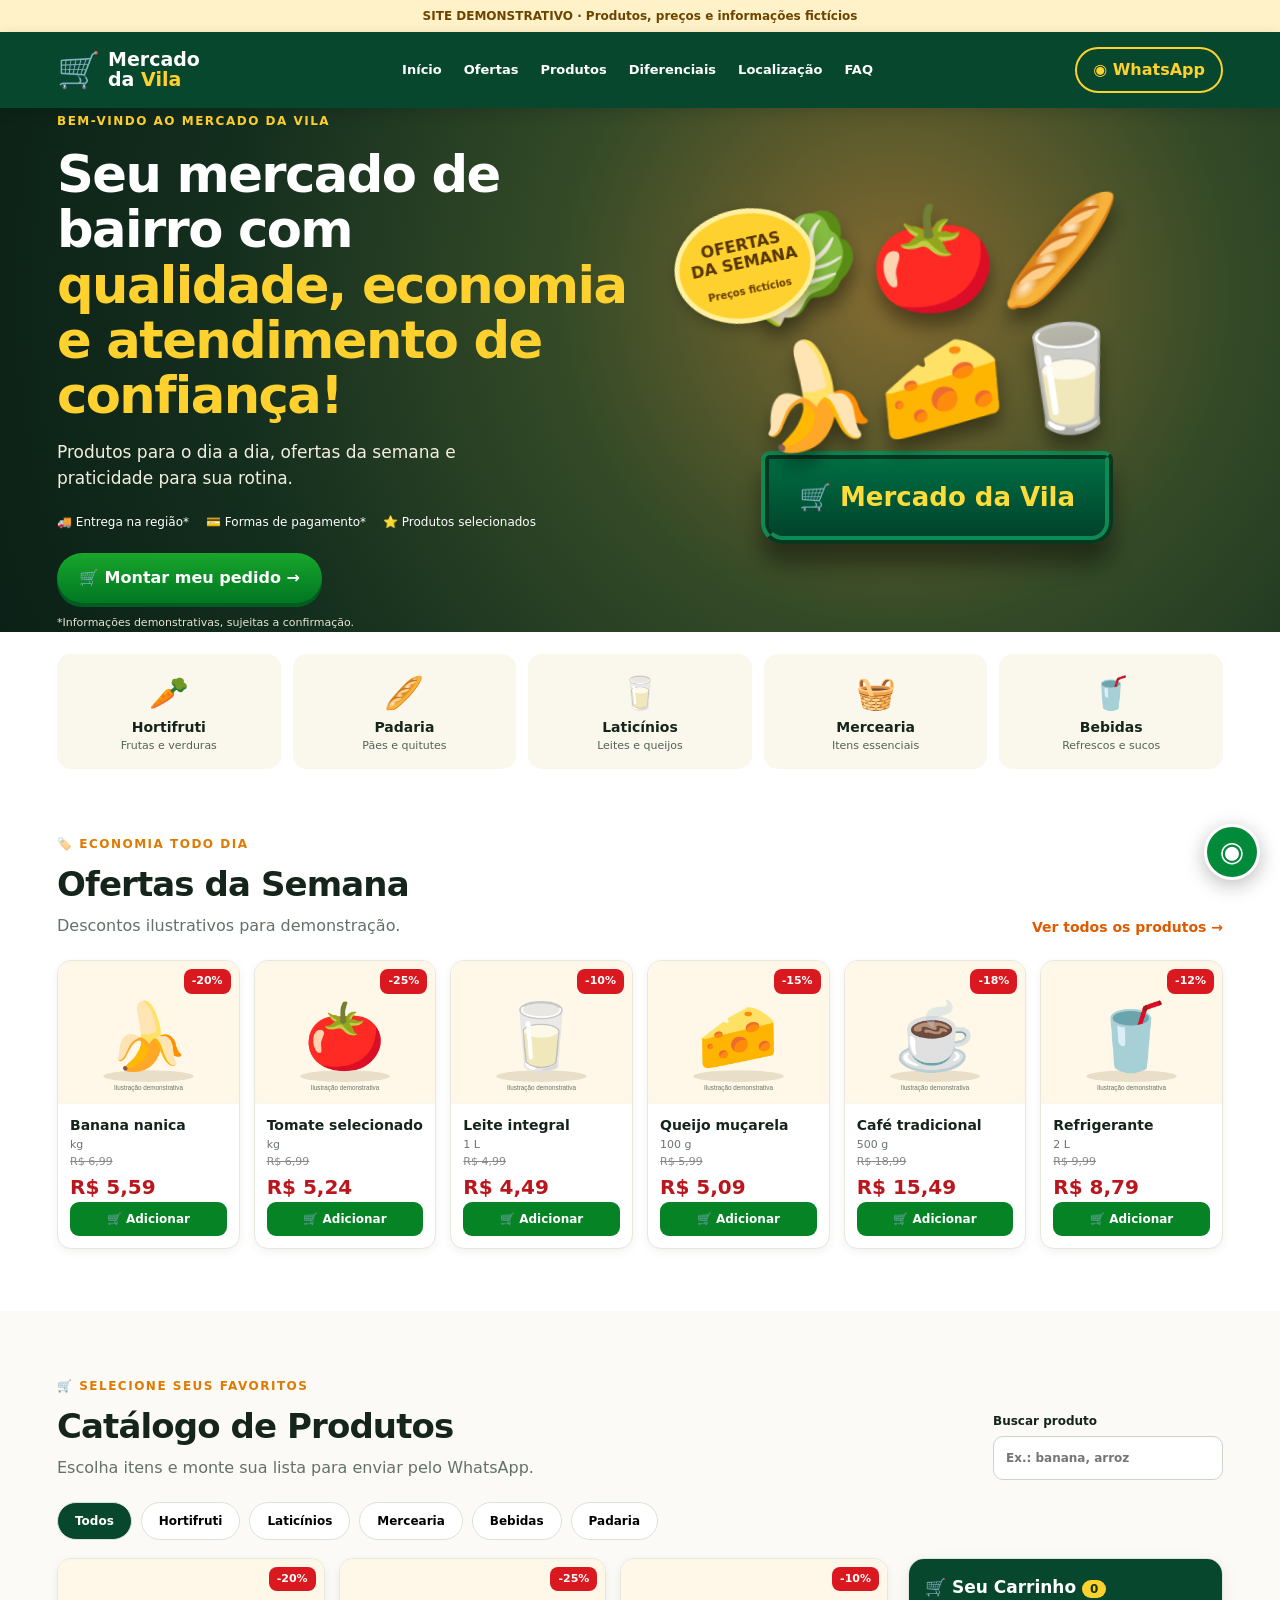
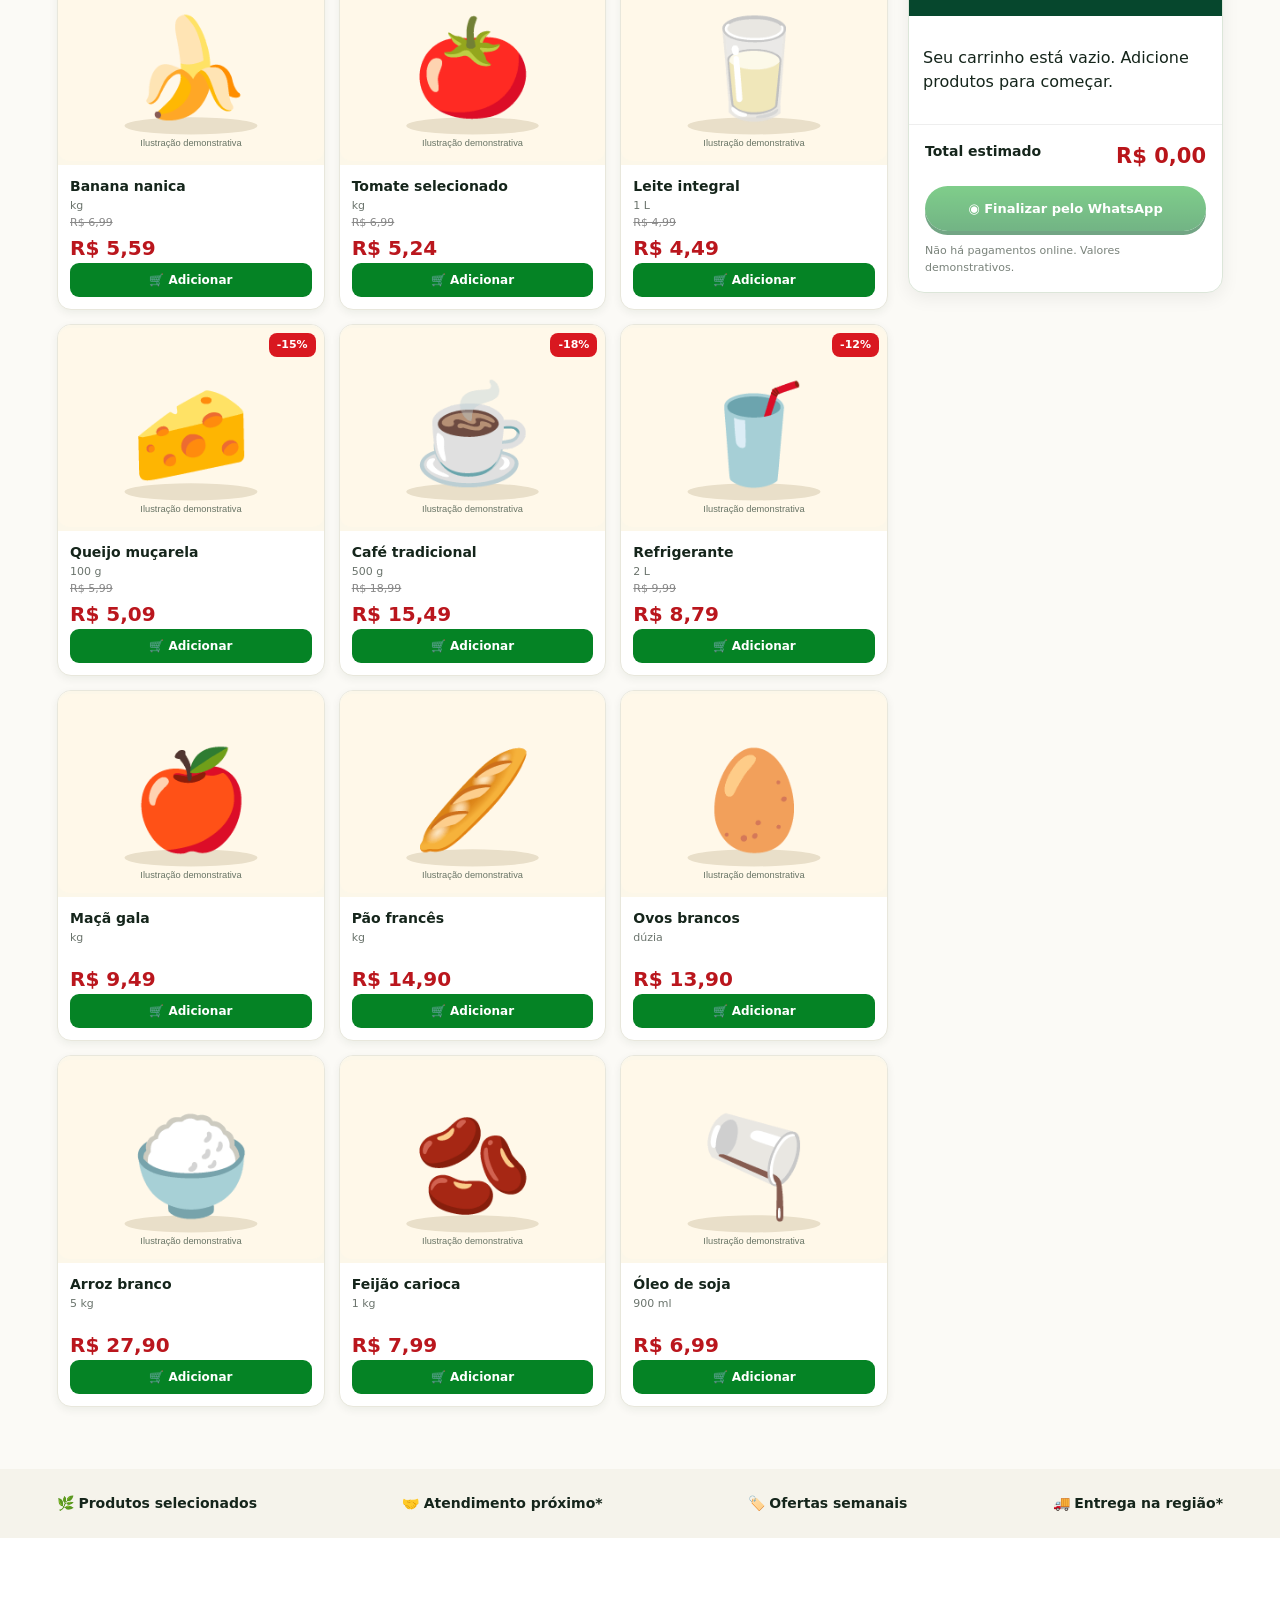
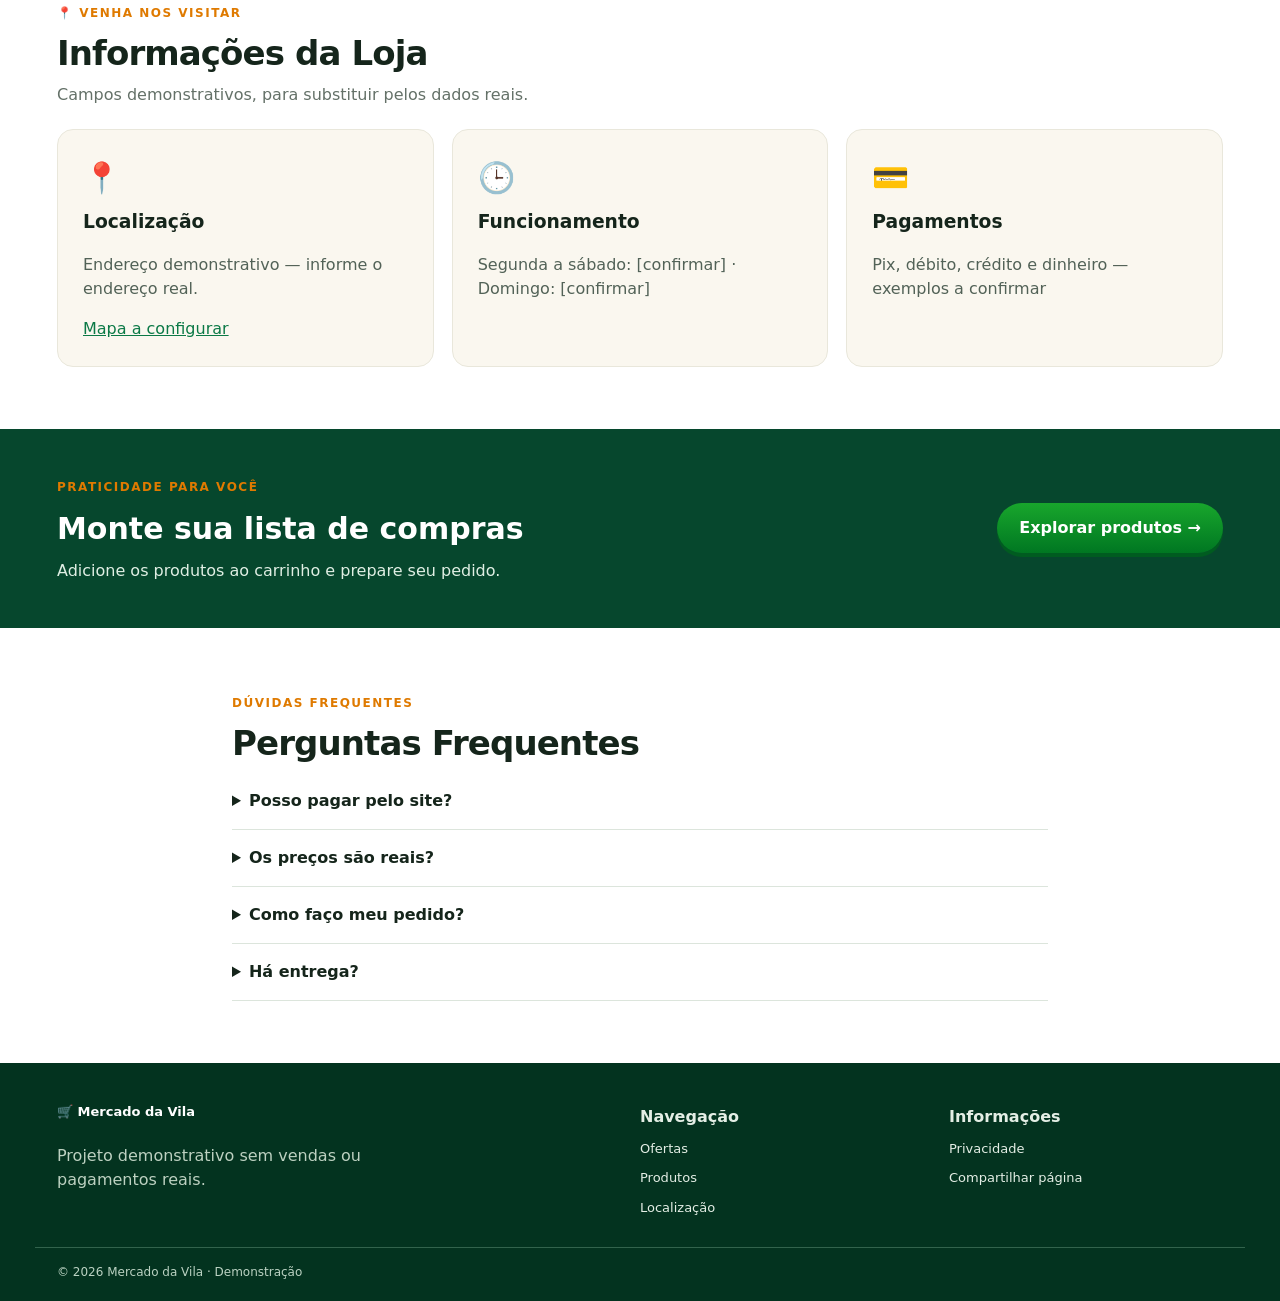
==== commit 82a105f2: "Add files via upload" ====
--- a/index.html
+++ b/index.html
@@ -1,69 +1 @@
-<!doctype html>
-<html lang="pt-BR">
-<head>
-  <meta charset="utf-8">
-  <meta name="viewport" content="width=device-width,initial-scale=1">
-  <meta name="theme-color" content="#174f37">
-  <meta name="description" content="Mercado da Vila: demonstração de catálogo de mercado de bairro com ofertas e lista de compras para WhatsApp. Dados e preços fictícios.">
-  <meta name="robots" content="noindex,nofollow"><!-- Remova SOMENTE após preencher dados reais, revisar SEO e publicar -->
-  <meta property="og:type" content="website">
-  <meta property="og:locale" content="pt_BR">
-  <meta property="og:title" content="Mercado da Vila | Demonstração">
-  <meta property="og:description" content="Modelo demonstrativo de mercado de bairro. Produtos, preços e ofertas fictícios.">
-  <meta property="og:image" content="assets/images/compartilhamento.jpg"><!-- Defina URL absoluta na publicação -->
-  <meta name="twitter:card" content="summary_large_image">
-  <title>Mercado da Vila | Catálogo demonstrativo</title>
-  <link rel="icon" href="assets/icons/favicon.svg" type="image/svg+xml">
-  <link rel="preload" href="assets/images/hero.svg" as="image" type="image/svg+xml">
-  <link rel="stylesheet" href="css/style.css">
-  <script defer src="js/data.js"></script>
-  <script defer src="js/script.js"></script>
-</head>
-<body>
-  <a class="skip" href="#principal">Pular para o conteúdo</a>
-  <div class="demo-banner" role="note">🧪 SITE DEMONSTRATIVO — nome, produtos, preços, ofertas e informações fictícios. Nenhuma compra é realizada aqui.</div>
-  <header class="header" id="inicio"><div class="container nav">
-    <a class="brand" href="#inicio" aria-label="Mercado da Vila, início"><span class="brand-icon">◈</span><span>mercado<span class="brand-line">da vila<span class="brand-dot">.</span></span></span></a>
-    <button class="menu-toggle" id="menuToggle" aria-controls="mainNav" aria-expanded="false" aria-label="Abrir menu"><span></span><span></span><span></span></button>
-    <nav class="nav-links" id="mainNav" aria-label="Navegação principal"><a href="#ofertas">Ofertas</a><a href="#catalogo">Produtos</a><a href="#como-funciona">Como funciona</a><a href="#informacoes">Nossa loja</a><a href="#perguntas">Dúvidas</a></nav>
-    <button class="button button-dark nav-cart" id="openCartTop" type="button">Minha lista <span class="cart-count" data-cart-count>0</span></button>
-  </div></header>
-  <main id="principal">
-    <section class="hero"><div class="container hero-grid"><div class="hero-copy">
-      <span class="eyebrow">SEU MERCADO DE BAIRRO • EXEMPLO FICTÍCIO</span>
-      <h1>O sabor da vizinhança, <em>pertinho de você.</em></h1>
-      <p>Frutas, itens para a despensa e o pão do dia em um só lugar. Explore nosso catálogo demonstrativo e monte sua lista com facilidade.</p>
-      <div class="hero-actions"><a class="button button-primary" href="#catalogo">Explorar produtos <span aria-hidden="true">↗</span></a><a class="button button-outline" href="#ofertas">Ver ofertas da semana</a></div>
-      <div class="hero-points"><span>✳ Compra prática</span><span>✳ Ofertas em destaque</span><span>✳ Atendimento próximo</span></div>
-    </div><div class="hero-visual"><img src="assets/images/hero.svg" alt="Ilustração fictícia de uma cesta verde com produtos de mercado" width="760" height="580" fetchpriority="high"><div class="hero-sticker">Da feira à despensa <strong>tudo em um lugar!</strong></div></div></div></section>
-    <section class="trust-strip" aria-label="Características do modelo"><div class="container trust-grid"><span>🥬 Frescor na rotina</span><span>🛒 Sua lista em poucos cliques</span><span>💬 Pedido por conversa</span><span>🌞 Jeito de bairro</span></div></section>
-    <section class="section" id="ofertas"><div class="container">
-      <div class="section-head"><div><span class="eyebrow">UMA SELEÇÃO ESPECIAL</span><h2>Ofertas da semana <span class="accent">✳</span></h2><p>Preços e descontos simulados apenas para demonstrar o layout.</p></div><span class="demo-tag">VALORES FICTÍCIOS</span></div>
-      <div class="product-grid offers-grid" id="offersGrid" aria-live="polite"></div>
-      <div class="info-note">As ofertas exibidas são exemplos, não representam produtos disponíveis nem condições comerciais reais.</div>
-    </div></section>
-    <section class="section section-cream" id="catalogo"><div class="container">
-      <div class="section-head"><div><span class="eyebrow">ESCOLHA COM CARINHO</span><h2>Do essencial ao especial.</h2><p>Adicione itens à lista e revise antes de preparar a mensagem.</p></div></div>
-      <div class="catalog-toolbar"><div class="category-list" id="categoryList" role="group" aria-label="Filtrar categoria"></div><label class="search-field"><span class="sr-only">Buscar produtos</span><span aria-hidden="true">⌕</span><input id="productSearch" type="search" placeholder="Busque um produto…" autocomplete="off"></label></div>
-      <p class="results-count" id="resultsCount" aria-live="polite"></p>
-      <div class="product-grid" id="productGrid" aria-live="polite"></div>
-    </div></section>
-    <section class="section" id="como-funciona"><div class="container"><div class="section-head"><div><span class="eyebrow">SEM COMPLICAÇÃO</span><h2>Uma lista, três passos.</h2></div></div><div class="steps"><article><span class="step-num">01</span><h3>Escolha seus itens</h3><p>Navegue por categorias e adicione os produtos de demonstração.</p></article><article><span class="step-num">02</span><h3>Revise a lista</h3><p>Altere quantidades, remova itens e confira a estimativa fictícia.</p></article><article><span class="step-num">03</span><h3>Prepare a mensagem</h3><p>Com um WhatsApp real configurado, abra a conversa com sua lista pronta para envio.</p></article></div></div></section>
-    <section class="cta-section"><div class="container cta-content"><div><span class="eyebrow eyebrow-light">O SEU DIA MERECE PRATICIDADE</span><h2>Sua lista está a um clique de distância.</h2><p>Monte uma lista demonstrativa. Não há pagamento, estoque ou fechamento de pedido no site.</p></div><button class="button button-gold" id="openCartCta">Ver minha lista <span data-cart-count>0</span></button></div></section>
-    <section class="section" id="informacoes"><div class="container"><div class="section-head"><div><span class="eyebrow">INFORMAÇÕES DO ESTABELECIMENTO</span><h2>Um mercado para chamar de seu.</h2><p>Os dados abaixo são placeholders e precisam ser substituídos antes de comercializar.</p></div></div>
-      <div class="store-layout"><article class="store-card"><span class="store-icon">📍</span><h3>Onde estamos</h3><p id="storeAddress">Endereço demonstrativo — não cadastrado.</p><a href="#informacoes" class="text-link" id="mapLink" aria-disabled="true">Mapa disponível após configurar endereço ↗</a></article><article class="store-card"><span class="store-icon">🕘</span><h3>Funcionamento</h3><p id="storeHours">Horários demonstrativos — confirmar com o comércio.</p></article><article class="store-card"><span class="store-icon">💳</span><h3>Pagamento</h3><p id="paymentMethods">Formas de pagamento demonstrativas — confirmar.</p><small>Não cobramos nem processamos pagamentos nesta página.</small></article></div>
-    </div></section>
-    <section class="section section-cream" id="perguntas"><div class="container faq-layout"><div><span class="eyebrow">AINDA TEM DÚVIDAS?</span><h2>A gente explica.</h2><p>Respostas para entender a experiência demonstrativa.</p></div><div class="faq-items"><details><summary>Consigo finalizar uma compra aqui?</summary><p>Não. Esta é uma demonstração: o carrinho cria uma lista e, após configurar um número verdadeiro, pode preparar uma mensagem para o WhatsApp. A compra depende da confirmação do estabelecimento.</p></details><details><summary>Os preços são reais?</summary><p>Não. Todos os preços e descontos são fictícios. Substitua-os por preços válidos e confirme o estoque antes de publicar para clientes.</p></details><details><summary>O mercado faz entregas?</summary><p>A política de entrega não foi informada. Consulte o estabelecimento real para confirmar regiões atendidas, taxas e prazos.</p></details><details><summary>Posso pagar pelo site?</summary><p>Não. O site não coleta dados de cartão, não integra pagamentos e não confirma pedidos.</p></details></div></div></section>
-  </main>
-  <footer class="footer"><div class="container footer-grid"><div><a class="brand brand-footer" href="#inicio"><span class="brand-icon">◈</span><span>mercado<span class="brand-line">da vila.</span></span></a><p>Projeto demonstrativo de mercado de bairro. Todas as informações comerciais são fictícias.</p></div><div><h3>Explore</h3><a href="#ofertas">Ofertas</a><a href="#catalogo">Produtos</a><a href="#informacoes">Nossa loja</a></div><div><h3>Informações</h3><a href="privacidade.html">Privacidade</a><button id="shareSite" class="footer-link">Compartilhar este site ↗</button><span id="shareFeedback" class="footer-feedback" role="status"></span></div></div><div class="container footer-bottom"><span>© <span id="year"></span> Mercado da Vila • Demonstração</span><span>Feito com HTML, CSS e JavaScript puro</span></div></footer>
-  <button class="float-whatsapp" id="floatWhatsapp" type="button" aria-label="Contato pelo WhatsApp — requer configuração"><span aria-hidden="true">✆</span><span>WhatsApp</span></button>
-  <button class="mobile-cart-bar" id="openCartMobile">🛒 Ver minha lista <span class="cart-count" data-cart-count>0</span></button>
-  <div class="drawer-backdrop" id="drawerBackdrop" hidden></div>
-  <aside class="cart-drawer" id="cartDrawer" role="dialog" aria-modal="true" aria-labelledby="cartTitle" aria-hidden="true" inert>
-    <div class="drawer-header"><div><span class="eyebrow">SEUS ESCOLHIDOS</span><h2 id="cartTitle">Minha lista <span class="cart-count" data-cart-count>0</span></h2></div><button class="icon-button" id="closeCart" aria-label="Fechar lista">✕</button></div>
-    <div class="cart-items" id="cartItems"></div>
-    <div class="cart-footer"><div class="cart-total"><span>Total estimado (fictício)</span><strong id="cartTotal">R$ 0,00</strong></div><p>Preços simulados. O valor final e a disponibilidade devem ser confirmados pelo mercado.</p><button class="button button-primary full" id="checkoutWhatsapp">Preparar pedido no WhatsApp ↗</button><button class="text-button" id="clearCart">Limpar lista</button><p class="cart-feedback" id="cartFeedback" role="status"></p></div>
-  </aside>
-  <div class="toast" id="toast" role="status" aria-live="polite"></div>
-</body>
-</html>
+<!doctype html><html lang="pt-BR"><head><meta charset="utf-8"><meta name="viewport" content="width=device-width,initial-scale=1"><meta name="theme-color" content="#06472d"><meta name="robots" content="noindex,nofollow"><meta name="description" content="Mercado da Vila: catálogo demonstrativo de mercado de bairro com ofertas e lista de compras."><meta property="og:title" content="Mercado da Vila — Demonstração"><meta property="og:description" content="Catálogo demonstrativo com ofertas e lista de compras."><meta property="og:type" content="website"><title>Mercado da Vila | Demonstração</title><link rel="icon" href="assets/images/favicon.svg" type="image/svg+xml"><link rel="stylesheet" href="css/style.css"><script src="js/data.js" defer></script><script src="js/script.js" defer></script></head><body><a class="skip" href="#main">Pular para conteúdo</a><div class="notice">SITE DEMONSTRATIVO · Produtos, preços e informações fictícios</div><header class="header"><div class="wrap nav"><a class="logo" href="#inicio"><span>🛒</span><span>Mercado<br><b>da <em>Vila</em></b></span></a><button class="hamb" id="hamb" aria-label="Abrir menu" aria-controls="links" aria-expanded="false">☰</button><nav id="links" aria-label="Menu principal"><a href="#inicio">Início</a><a href="#ofertas">Ofertas</a><a href="#produtos">Produtos</a><a href="#diferenciais">Diferenciais</a><a href="#localizacao">Localização</a><a href="#faq">FAQ</a></nav><button class="contact" data-whats>◉ WhatsApp</button></div></header><main id="main"><section class="hero" id="inicio"><div class="wrap hero-layout"><div><span class="eyebrow">BEM-VINDO AO MERCADO DA VILA</span><h1>Seu mercado de bairro com <span>qualidade, economia e atendimento de confiança!</span></h1><p>Produtos para o dia a dia, ofertas da semana e praticidade para sua rotina.</p><div class="hero-perks"><span>🚚 Entrega na região*</span><span>💳 Formas de pagamento*</span><span>⭐ Produtos selecionados</span></div><a class="btn" href="#produtos">🛒 Montar meu pedido →</a><small>*Informações demonstrativas, sujeitas a confirmação.</small></div><div class="hero-visual"><div class="seal">OFERTAS<br><b>DA SEMANA</b><small>Preços fictícios</small></div><div class="produce">🥬🍅🥖<br>🍌🧀🥛</div><div class="crate">🛒 Mercado da Vila</div></div></div></section><div class="wrap categories"><a href="#produtos" data-cat="Hortifruti">🥕<b>Hortifruti</b><small>Frutas e verduras</small></a><a href="#produtos" data-cat="Padaria">🥖<b>Padaria</b><small>Pães e quitutes</small></a><a href="#produtos" data-cat="Laticínios">🥛<b>Laticínios</b><small>Leites e queijos</small></a><a href="#produtos" data-cat="Mercearia">🧺<b>Mercearia</b><small>Itens essenciais</small></a><a href="#produtos" data-cat="Bebidas">🥤<b>Bebidas</b><small>Refrescos e sucos</small></a></div><section class="wrap section" id="ofertas"><div class="section-title"><div><span class="kicker">🏷️ ECONOMIA TODO DIA</span><h2>Ofertas da Semana</h2><p>Descontos ilustrativos para demonstração.</p></div><a href="#produtos">Ver todos os produtos →</a></div><div id="offers" class="products offers"></div></section><section class="section catalog" id="produtos"><div class="wrap"><div class="section-title"><div><span class="kicker">🛒 SELECIONE SEUS FAVORITOS</span><h2>Catálogo de Produtos</h2><p>Escolha itens e monte sua lista para enviar pelo WhatsApp.</p></div><label class="search">Buscar produto <input id="search" type="search" placeholder="Ex.: banana, arroz"></label></div><div id="filters" class="filters"></div><div class="catalog-layout"><div id="grid" class="products"></div><aside class="cart" id="cart"><h3>🛒 Seu Carrinho <span id="count">0</span></h3><div id="items" class="items" aria-live="polite"></div><div class="cart-foot"><div class="total">Total estimado <strong id="total">R$ 0,00</strong></div><button id="checkout" class="btn">◉ Finalizar pelo WhatsApp</button><small>Não há pagamentos online. Valores demonstrativos.</small></div></aside></div></div></section><section class="benefits" id="diferenciais"><div class="wrap benefits-inner"><span>🌿 <b>Produtos selecionados</b></span><span>🤝 <b>Atendimento próximo*</b></span><span>🏷️ <b>Ofertas semanais</b></span><span>🚚 <b>Entrega na região*</b></span></div></section><section class="wrap section" id="localizacao"><div class="section-title"><div><span class="kicker">📍 VENHA NOS VISITAR</span><h2>Informações da Loja</h2><p>Campos demonstrativos, para substituir pelos dados reais.</p></div></div><div class="info"><article><span>📍</span><h3>Localização</h3><p id="address"></p><a id="map" href="#localizacao">Mapa a configurar</a></article><article><span>🕒</span><h3>Funcionamento</h3><p id="hours"></p></article><article><span>💳</span><h3>Pagamentos</h3><p id="payments"></p></article></div></section><section class="callout"><div class="wrap"><div><span class="kicker">PRATICIDADE PARA VOCÊ</span><h2>Monte sua lista de compras</h2><p>Adicione os produtos ao carrinho e prepare seu pedido.</p></div><a class="btn" href="#produtos">Explorar produtos →</a></div></section><section class="wrap section faq" id="faq"><span class="kicker">DÚVIDAS FREQUENTES</span><h2>Perguntas Frequentes</h2><details><summary>Posso pagar pelo site?</summary><p>Não. O site não processa pagamentos e apenas prepara mensagens de pedido.</p></details><details><summary>Os preços são reais?</summary><p>Não. Todos os preços são fictícios e devem ser substituídos antes da divulgação comercial.</p></details><details><summary>Como faço meu pedido?</summary><p>Adicione produtos à lista. Após configurar o número real, o botão de WhatsApp abrirá uma mensagem com os itens.</p></details><details><summary>Há entrega?</summary><p>Entrega, horários e taxas devem ser confirmados com o estabelecimento real.</p></details></section></main><footer><div class="wrap foot"><div><a class="logo" href="#inicio">🛒 Mercado da Vila</a><p>Projeto demonstrativo sem vendas ou pagamentos reais.</p></div><div><b>Navegação</b><a href="#ofertas">Ofertas</a><a href="#produtos">Produtos</a><a href="#localizacao">Localização</a></div><div><b>Informações</b><a href="privacidade.html">Privacidade</a><button id="share">Compartilhar página</button></div></div><div class="wrap copyright">© <span id="year"></span> Mercado da Vila · Demonstração</div></footer><button class="floating" id="floating" aria-label="Contato WhatsApp">◉</button><div id="toast" role="status" aria-live="polite"></div></body></html>
--- a/css/style.css
+++ b/css/style.css
@@ -1,6 +1 @@
-:root{--green:#174f37;--green-2:#24694a;--green-dark:#103b2a;--lime:#e9f0dc;--cream:#faf7ef;--sand:#f3e8d6;--gold:#f5c86a;--orange:#bf673a;--ink:#19342a;--muted:#61756b;--line:#e4e6df;--white:#fff;--radius:22px;--shadow:0 14px 42px rgba(26,62,42,.08);--font:system-ui,-apple-system,BlinkMacSystemFont,'Segoe UI',sans-serif}
-*{box-sizing:border-box}html{scroll-behavior:smooth;scroll-padding-top:95px}body{margin:0;background:#fff;color:var(--ink);font-family:var(--font);line-height:1.55}body.drawer-open{overflow:hidden}img{max-width:100%;display:block}button,input{font:inherit}button{cursor:pointer}button:disabled{cursor:not-allowed;opacity:.5}a{color:inherit}a:focus-visible,button:focus-visible,input:focus-visible,summary:focus-visible{outline:3px solid #e3aa39;outline-offset:3px}.container{width:min(1180px,calc(100% - 40px));margin-inline:auto}.sr-only{position:absolute!important;width:1px;height:1px;padding:0;margin:-1px;overflow:hidden;clip:rect(0,0,0,0);white-space:nowrap;border:0}.skip{position:absolute;top:-90px;left:12px;background:#fff;padding:12px;z-index:200}.skip:focus{top:10px}.demo-banner{background:#f8dfaa;color:#4c350f;font-size:12px;font-weight:700;text-align:center;padding:8px 12px}.header{position:sticky;top:0;background:rgba(255,255,255,.97);z-index:30;border-bottom:1px solid var(--line);backdrop-filter:blur(14px)}.nav{display:flex;align-items:center;gap:28px;min-height:82px}.brand{display:inline-flex;align-items:center;gap:10px;line-height:1;font-size:23px;font-weight:850;letter-spacing:-1.1px;text-decoration:none;color:var(--green)}.brand-icon{background:var(--green);color:var(--gold);font-size:28px;width:45px;height:45px;display:grid;place-items:center;border-radius:15px;transform:rotate(-9deg)}.brand-line{display:block}.brand-dot{color:var(--orange)}.nav-links{display:flex;gap:24px;margin-left:auto}.nav-links a{text-decoration:none;font-size:14px;font-weight:700}.nav-links a:hover,.text-link:hover{color:var(--orange)}.button{border:0;display:inline-flex;align-items:center;justify-content:center;gap:12px;text-decoration:none;font-size:14px;font-weight:800;padding:15px 22px;border-radius:13px;transition:transform .17s,background .17s,box-shadow .17s}.button:hover:not(:disabled){transform:translateY(-2px)}.button-primary{background:var(--green);color:#fff}.button-primary:hover{background:var(--green-2)}.button-dark{background:var(--ink);color:#fff}.button-outline{border:1.5px solid var(--green);color:var(--green);background:transparent}.button-gold{background:var(--gold);color:var(--green-dark)}.cart-count{display:inline-grid;place-items:center;min-width:24px;height:24px;background:var(--gold);border-radius:99px;color:#123628;font-size:12px;padding:0 5px}.menu-toggle{display:none}.hero{background:linear-gradient(125deg,#f7f3e6,#f3f6eb);overflow:hidden}.hero-grid{display:grid;grid-template-columns:1.02fr 1fr;align-items:center;gap:35px;min-height:600px;padding-block:52px}.eyebrow{font-size:11px;letter-spacing:2.1px;font-weight:900;color:var(--orange)}h1,h2,h3,p{margin-top:0}h1,h2{letter-spacing:-1.8px;line-height:1.1}h1{font-size:clamp(46px,5.2vw,73px);margin:22px 0}h1 em{font-style:normal;color:var(--green-2)}.hero-copy>p{font-size:18px;max-width:520px;color:#4e6257}.hero-actions{display:flex;flex-wrap:wrap;gap:12px;margin:28px 0}.hero-points{display:flex;flex-wrap:wrap;gap:14px 25px;color:var(--green);font-size:12px;font-weight:750;margin-top:38px}.hero-visual{position:relative}.hero-visual>img{width:100%;filter:drop-shadow(0 18px 30px rgba(29,72,42,.08))}.hero-sticker{position:absolute;left:1%;top:7%;background:#fffdf2;border:1px solid #eee4c7;padding:16px 23px;border-radius:22px;transform:rotate(-7deg);box-shadow:var(--shadow);font-size:12px;font-weight:650;max-width:165px}.hero-sticker strong{display:block;font-size:19px;line-height:1.2;color:var(--green)}.trust-strip{border-bottom:1px solid var(--line);background:#fff}.trust-grid{display:grid;grid-template-columns:repeat(4,1fr);gap:12px;padding-block:23px;text-align:center;font-weight:800;font-size:13px;color:var(--green)}.section{padding:92px 0}.section-cream{background:var(--cream)}.section-head{display:flex;justify-content:space-between;align-items:end;gap:24px;margin-bottom:31px}.section h2,.cta-section h2{font-size:clamp(34px,3.7vw,49px);margin:11px 0 12px}.section-head p{color:var(--muted);margin:0}.accent{color:var(--orange)}.demo-tag{background:#f5e8d3;border:1px solid #ecd5b5;padding:10px 14px;white-space:nowrap;border-radius:99px;font-size:11px;font-weight:850;color:#7e5429}.product-grid{display:grid;grid-template-columns:repeat(4,minmax(0,1fr));gap:19px}.offers-grid{grid-template-columns:repeat(4,minmax(0,1fr))}.product-card{background:#fff;border:1px solid var(--line);border-radius:21px;overflow:hidden;box-shadow:0 6px 20px rgba(10,47,30,.035);display:flex;flex-direction:column;transition:box-shadow .2s,transform .2s}.product-card:hover{transform:translateY(-3px);box-shadow:var(--shadow)}.product-image{position:relative;background:#f3f4ed;aspect-ratio:1.4;overflow:hidden}.product-image img{width:100%;height:100%;object-fit:cover}.offer-label{position:absolute;top:13px;left:12px;background:#fff0c9;color:#80411f;border:1px solid #f2d79c;padding:5px 8px;border-radius:7px;font-weight:900;font-size:10px}.product-body{padding:19px;display:flex;flex-direction:column;flex:1}.product-category{font-size:10px;letter-spacing:1.1px;text-transform:uppercase;color:var(--orange);font-weight:850}.product-body h3{font-size:17px;line-height:1.25;margin:8px 0 5px}.product-body p{font-size:12px;color:var(--muted);margin-bottom:14px}.product-price{display:flex;align-items:center;flex-wrap:wrap;gap:10px;margin-top:auto;margin-bottom:15px}.product-price strong{font-size:22px;color:var(--green)}.product-price del{font-size:12px;color:#8a8f87}.add-button{width:100%;background:#eaf1e5;color:var(--green);padding:10px 12px}.add-button:hover{background:#d4e6cc}.info-note{font-size:12px;color:#78572f;background:#fcf5e7;border-radius:12px;padding:14px;margin-top:22px}.catalog-toolbar{display:flex;align-items:center;justify-content:space-between;gap:15px;margin:20px 0}.category-list{display:flex;flex-wrap:wrap;gap:8px}.category-button{border:1px solid #dbe3d6;background:#fff;color:var(--green);font-weight:750;border-radius:99px;padding:10px 16px;font-size:12px}.category-button.active{background:var(--green);color:#fff;border-color:var(--green)}.search-field{display:flex;align-items:center;gap:9px;background:#fff;border:1px solid #dbe3d6;padding:9px 14px;border-radius:99px;min-width:220px}.search-field input{width:100%;background:none;border:0;outline:0;font-size:13px}.results-count{font-size:12px;color:var(--muted);margin-bottom:18px}.steps{display:grid;grid-template-columns:repeat(3,1fr);gap:20px}.steps article{background:var(--cream);padding:35px;border-radius:22px}.step-num{display:inline-grid;place-items:center;width:55px;height:55px;border-radius:50%;background:#e0ebd8;color:var(--green);font-size:21px;font-weight:850;margin-bottom:22px}.steps h3{font-size:21px;margin-bottom:10px}.steps p{color:var(--muted);font-size:14px;margin:0}.cta-section{background:var(--green);color:#fff;padding:63px 0}.cta-content{display:flex;align-items:center;justify-content:space-between;gap:30px}.cta-content>div{max-width:680px}.cta-section h2{font-size:clamp(34px,4vw,51px)}.cta-section p{color:#e1eadc}.eyebrow-light{color:#f4d591}.store-layout{display:grid;grid-template-columns:repeat(3,1fr);gap:20px}.store-card{background:var(--cream);border:1px solid var(--line);border-radius:22px;padding:30px;min-height:225px}.store-icon{font-size:30px}.store-card h3{margin:13px 0 8px}.store-card p{color:var(--muted);font-size:14px}.store-card small{font-size:12px;color:var(--muted)}.text-link{font-weight:750;color:var(--green);font-size:13px}.faq-layout{display:grid;grid-template-columns:1fr 1.3fr;gap:60px}.faq-layout>div>p{color:var(--muted)}details{background:#fff;border:1px solid var(--line);border-radius:14px;padding:19px 21px;margin-bottom:11px}summary{cursor:pointer;font-weight:800;list-style-position:outside}details p{font-size:14px;color:var(--muted);margin:14px 0 0}.footer{background:var(--green-dark);color:#e5efe7;padding:60px 0 22px}.footer-grid{display:grid;grid-template-columns:2fr 1fr 1fr;gap:48px}.brand-footer{color:#fff}.brand-footer .brand-icon{background:#f3d58c;color:var(--green-dark)}.footer-grid>div:first-child p{color:#bacfc2;max-width:330px;font-size:13px;margin-top:22px}.footer h3{font-size:14px;margin-bottom:18px}.footer-grid a:not(.brand),.footer-link{display:block;text-align:left;font-size:13px;color:#d3e3d7;text-decoration:none;margin:0 0 12px}.footer-link{border:0;background:none;padding:0}.footer-feedback{display:block;font-size:12px;color:var(--gold)}.footer-bottom{display:flex;justify-content:space-between;gap:10px;border-top:1px solid #456755;margin-top:45px;padding-top:24px;font-size:11px;color:#b9cebd}.float-whatsapp{position:fixed;right:20px;bottom:24px;z-index:25;background:#1a754e;color:#fff;border:0;border-radius:99px;padding:13px 18px;display:flex;align-items:center;gap:8px;box-shadow:0 8px 25px #092f1c40;font-size:13px;font-weight:850}.float-whatsapp span:first-child{font-size:22px}.mobile-cart-bar{display:none}.drawer-backdrop{position:fixed;inset:0;z-index:90;background:rgba(6,25,14,.58)}.cart-drawer{position:fixed;right:0;top:0;bottom:0;z-index:91;background:#fff;width:min(460px,100vw);display:flex;flex-direction:column;box-shadow:-9px 0 40px #0002;transform:translateX(103%);transition:transform .25s}.drawer-open .cart-drawer{transform:translateX(0)}.drawer-header{display:flex;align-items:start;justify-content:space-between;padding:26px;border-bottom:1px solid var(--line)}.drawer-header h2{margin:6px 0 0;font-size:25px}.icon-button{width:40px;height:40px;border:1px solid var(--line);background:#fff;border-radius:11px}.cart-items{padding:15px 23px;overflow-y:auto;flex:1}.cart-line{display:grid;grid-template-columns:74px 1fr;gap:11px;padding:14px 0;border-bottom:1px solid var(--line)}.cart-line img{width:74px;height:67px;object-fit:cover;border-radius:10px}.cart-line-info{display:flex;flex-direction:column;font-size:14px}.cart-line-info span{font-size:12px;color:var(--muted)}.qty-controls{grid-column:2;display:flex;align-items:center;gap:11px}.qty-controls button{border:1px solid #d8e0d6;background:#fff;width:27px;height:27px;border-radius:8px}.qty-controls .remove-item{margin-left:auto;color:#9b422e;border-color:#f0d2ca}.empty-cart{margin:35px 0;color:var(--muted);font-size:14px}.cart-footer{padding:22px;border-top:1px solid var(--line);background:#fafbf8}.cart-total{display:flex;justify-content:space-between;gap:10px;font-weight:800}.cart-total strong{font-size:23px;color:var(--green)}.cart-footer>p{font-size:12px;color:var(--muted)}.cart-footer .full{width:100%}.text-button{margin-top:10px;background:transparent;border:0;color:var(--green);font-weight:800;width:100%;padding:10px}.cart-feedback{font-weight:700;color:#9a4d2d}.toast{position:fixed;bottom:90px;left:50%;z-index:120;background:var(--ink);color:#fff;padding:12px 18px;border-radius:12px;max-width:min(90vw,450px);font-size:13px;text-align:center;opacity:0;pointer-events:none;transform:translate(-50%,15px);transition:.2s}.toast.show{opacity:1;transform:translate(-50%,0)}
-@media(max-width:1050px){.nav-links{gap:13px}.nav-links a{font-size:12px}.product-grid,.offers-grid{grid-template-columns:repeat(3,minmax(0,1fr))}.hero-grid{min-height:510px}}
-@media(max-width:760px){.container{width:min(100% - 30px,650px)}.nav{min-height:70px;gap:12px}.brand{font-size:19px}.brand-icon{width:38px;height:38px}.menu-toggle{display:flex;flex-direction:column;justify-content:center;gap:5px;margin-left:auto;border:1px solid var(--line);background:#fff;width:42px;height:42px;border-radius:10px}.menu-toggle span{width:19px;height:2px;background:var(--green);align-self:center}.nav-cart{display:none}.nav-links{display:none;position:absolute;top:100%;left:0;right:0;flex-direction:column;background:#fff;padding:19px 25px;border-bottom:1px solid var(--line);box-shadow:var(--shadow);gap:18px}.nav-links.visible{display:flex}.nav-links a{font-size:15px}.hero-grid{grid-template-columns:1fr;min-height:0;padding:49px 0 22px;gap:20px}.hero-copy{text-align:left}.hero-copy>p{font-size:16px}.hero-points{margin-top:25px}.hero-visual{max-width:520px;margin:auto}.hero-sticker{left:5%;top:3%}.trust-grid{grid-template-columns:repeat(2,1fr);gap:15px}.section{padding:64px 0}.section-head{align-items:start;flex-direction:column;gap:10px}.product-grid,.offers-grid{grid-template-columns:repeat(2,minmax(0,1fr));gap:12px}.catalog-toolbar{flex-direction:column;align-items:stretch}.search-field{min-width:0}.steps,.store-layout{grid-template-columns:1fr}.steps article{padding:24px}.cta-content{flex-direction:column;align-items:stretch}.faq-layout{grid-template-columns:1fr;gap:23px}.footer-grid{grid-template-columns:1fr 1fr;gap:30px}.footer-grid>div:first-child{grid-column:1/-1}.footer-bottom{flex-direction:column}.float-whatsapp{bottom:77px;right:12px;padding:11px}.mobile-cart-bar{display:flex;align-items:center;justify-content:center;gap:10px;position:fixed;left:0;bottom:0;width:100%;z-index:24;background:var(--green);color:#fff;border:0;padding:14px;font-size:15px;font-weight:800;box-shadow:0 -4px 18px #0002}.footer{padding-bottom:90px}.toast{bottom:142px}}
-@media(max-width:420px){h1{font-size:43px}.product-body{padding:12px}.product-body h3{font-size:15px}.product-price strong{font-size:19px}.add-button{font-size:12px}.product-image{aspect-ratio:1.18}.hero-actions .button{width:100%}.demo-tag{white-space:normal}.trust-grid{font-size:11px}}
-@media(prefers-reduced-motion:reduce){html{scroll-behavior:auto}*,*::before,*::after{animation-duration:.01ms!important;transition-duration:.01ms!important}}
+:root{--green:#06472d;--dark:#02341f;--yellow:#ffd12f;--orange:#ff8d24;--cream:#fffaf0;--muted:#647168;--border:#e8e7dc;--radius:16px}*{box-sizing:border-box}html{scroll-behavior:smooth}body{margin:0;font:16px/1.5 system-ui,-apple-system,Segoe UI,sans-serif;color:#15251b;background:white}a{color:inherit;text-decoration:none}button,input{font:inherit}button{cursor:pointer}button:focus-visible,a:focus-visible,input:focus-visible,summary:focus-visible{outline:3px solid #f9a900;outline-offset:3px}.wrap{max-width:1210px;margin:auto;padding:0 22px}.skip{position:absolute;top:-90px;background:white;padding:12px;z-index:20}.skip:focus{top:0}.notice{text-align:center;background:#fff1c8;color:#6d4400;font-weight:750;font-size:12px;padding:7px}.header{background:var(--green);color:white;position:sticky;top:0;z-index:10;box-shadow:0 4px 14px #0002}.nav{display:flex;align-items:center;justify-content:space-between;gap:22px;min-height:76px}.logo{display:flex;align-items:center;gap:7px;font-weight:850;font-size:19px;line-height:1.05;color:white}.logo>span:first-child{font-size:35px}.logo em{color:var(--yellow);font-style:normal}.nav nav{display:flex;gap:22px;font-size:13px;font-weight:650}.nav nav a:hover{color:var(--yellow)}.contact{border:2px solid var(--yellow);border-radius:99px;background:transparent;color:var(--yellow);padding:9px 16px;font-weight:800}.hamb{display:none;background:none;border:0;color:white;font-size:26px}.hero{background:radial-gradient(circle at 70% 35%,#856b31 0%,#344a27 35%,#142e1e 70%,#0b2016 100%);color:white;overflow:hidden}.hero-layout{display:grid;grid-template-columns:1fr 1fr;min-height:455px;align-items:center;gap:22px}.hero h1{font-size:clamp(32px,4vw,54px);line-height:1.08;letter-spacing:-1.6px;margin:15px 0}.hero h1 span{color:var(--yellow)}.hero p{max-width:490px;color:#f3efe0;font-size:17px}.eyebrow,.kicker{font-size:12px;font-weight:900;letter-spacing:1.5px;color:var(--yellow)}.hero-perks{display:flex;gap:17px;flex-wrap:wrap;font-size:12px;margin:22px 0}.hero .btn{max-width:370px}.hero small{display:block;color:#e7e6d5;margin-top:12px;font-size:11px}.btn{display:inline-flex;justify-content:center;align-items:center;gap:8px;background:linear-gradient(180deg,#18a62c,#007722);color:white;border:0;border-radius:99px;padding:13px 22px;font-weight:850;box-shadow:0 4px 0 #005c20;transition:transform .2s,filter .2s}.btn:hover{transform:translateY(-2px);filter:brightness(1.06)}.hero-visual{position:relative;min-height:370px;display:flex;align-items:center;justify-content:center;flex-direction:column}.produce{font-size:clamp(75px,8vw,112px);line-height:1.25;text-align:center;filter:drop-shadow(0 13px 9px #0006);transform:rotate(-4deg)}.crate{background:linear-gradient(#006e43,#00432b);border:8px ridge #0e8b54;border-radius:9px 9px 22px 22px;color:#ffdc39;padding:19px 30px;font-size:26px;font-weight:900;box-shadow:0 20px 22px #0006}.seal{position:absolute;top:24px;left:4%;background:var(--yellow);border:5px solid #fff0a0;border-radius:50%;color:#553600;padding:22px 12px;text-align:center;line-height:1.15;transform:rotate(-12deg);font-weight:900;z-index:1;box-shadow:0 5px 15px #0004}.seal small{display:block;color:#673d00;font-size:10px}.categories{display:grid;grid-template-columns:repeat(5,1fr);gap:12px;margin-top:22px}.categories a{background:#faf7ed;border-radius:14px;padding:15px 8px;text-align:center;display:flex;flex-direction:column;align-items:center;transition:transform .2s}.categories a:hover{transform:translateY(-4px)}.categories a:first-line{font-size:32px}.categories a{font-size:32px}.categories b{font-size:14px}.categories small{font-size:11px;color:#526355}.section{padding-top:62px;padding-bottom:62px;scroll-margin-top:85px}.section-title{display:flex;justify-content:space-between;align-items:end;gap:20px;margin-bottom:22px}.section-title h2,.faq h2{font-size:clamp(26px,3vw,34px);letter-spacing:-.9px;margin:4px 0}.section-title p{margin:0;color:var(--muted)}.section-title>a{font-weight:750;color:#de5b00;font-size:14px}.kicker{color:#df7a00}.products{display:grid;grid-template-columns:repeat(3,minmax(0,1fr));gap:14px}.offers{grid-template-columns:repeat(6,minmax(0,1fr))}.product{background:white;border:1px solid var(--border);border-radius:14px;overflow:hidden;box-shadow:0 3px 9px #122b1710;display:flex;flex-direction:column;min-width:0}.product .pic{position:relative;background:#fcf7e9;aspect-ratio:4/3}.product img{width:100%;height:100%;object-fit:contain}.discount{position:absolute;right:8px;top:8px;background:#d91820;color:white;font-size:11px;font-weight:850;padding:4px 8px;border-radius:8px}.product .body{padding:12px;display:flex;flex-direction:column;flex:1}.product h3{font-size:14px;margin:0 0 3px;line-height:1.3}.unit{color:#6b746d;font-size:11px}.old{font-size:11px;text-decoration:line-through;color:#888;min-height:18px}.price{font-size:20px;font-weight:900;color:#ba161d}.add{margin-top:auto;background:#058325;border:0;color:white;border-radius:9px;padding:8px;font-weight:800;font-size:12px}.add:hover{background:#006a1d}.catalog{background:#fbfaf6}.search{font-size:12px;font-weight:700}.search input{display:block;margin-top:6px;padding:12px;border:1px solid #ccd5ca;border-radius:10px;min-width:230px}.filters{display:flex;gap:9px;flex-wrap:wrap;margin:18px 0}.filters button{border:1px solid #dce3d9;background:white;border-radius:99px;padding:9px 17px;font-weight:750;font-size:12px}.filters button[aria-pressed=true]{background:var(--green);color:white}.catalog-layout{display:grid;grid-template-columns:minmax(0,1fr) 315px;align-items:start;gap:20px}.cart{background:white;border:1px solid #dce6d9;border-radius:16px;overflow:hidden;position:sticky;top:100px;box-shadow:0 5px 18px #0001}.cart h3{background:var(--green);color:white;padding:16px;margin:0;font-size:17px}.cart h3 span{font-size:12px;background:var(--yellow);color:#183300;border-radius:99px;padding:2px 8px}.items{padding:14px;max-height:370px;overflow:auto}.cart-row{display:grid;grid-template-columns:1fr auto;gap:8px;border-bottom:1px solid #eee;padding:9px 0;font-size:12px}.cart-row b{display:block}.cart-row .qty{display:flex;align-items:center;gap:6px}.qty button{border:1px solid #ddd;background:white;border-radius:5px;min-width:25px;height:25px}.cart-foot{padding:16px;border-top:1px solid #eee}.total{display:flex;justify-content:space-between;font-size:14px;font-weight:700;margin-bottom:13px}.total strong{font-size:21px;color:#b9151a}.cart-foot .btn{width:100%;font-size:13px}.cart-foot small{display:block;color:#7a837b;margin-top:12px;font-size:11px}.benefits{background:#f5f3eb;padding:24px 0}.benefits-inner{display:flex;justify-content:space-between;gap:15px;flex-wrap:wrap}.benefits-inner span{font-size:14px}.info{display:grid;grid-template-columns:repeat(3,1fr);gap:18px}.info article{background:#faf7ef;border:1px solid #e9e7db;border-radius:16px;padding:25px}.info article>span{font-size:30px}.info h3{margin:8px 0}.info p{color:#526257}.info a{color:#0b7946;text-decoration:underline}.callout{background:var(--green);color:white;padding:45px 0}.callout .wrap{display:flex;justify-content:space-between;align-items:center;gap:30px}.callout h2{font-size:30px;margin:8px 0}.callout p{margin:0;color:#e0efe4}.faq{max-width:860px}.faq details{border-bottom:1px solid #dce5dc;padding:16px 0}.faq summary{cursor:pointer;font-weight:750}.faq details p{color:var(--muted)}footer{background:#03331f;color:#e4eee5;padding:42px 0 20px}.foot{display:grid;grid-template-columns:2fr 1fr 1fr;gap:35px}.foot>div{display:flex;flex-direction:column;gap:10px}.foot p{color:#bdd1c1;max-width:350px}.foot a,.foot button{font-size:13px}.foot button{border:0;background:none;text-align:left;padding:0;color:inherit}.copyright{border-top:1px solid #32634c;margin-top:30px;padding-top:15px;font-size:12px;color:#bbd2c2}.floating{position:fixed;right:20px;bottom:20px;width:56px;height:56px;background:#008a39;border:3px solid white;border-radius:50%;color:white;font-size:28px;z-index:12;box-shadow:0 5px 20px #0004}#toast{position:fixed;bottom:90px;right:20px;background:#163f2a;color:white;padding:13px 18px;border-radius:10px;z-index:20;max-width:320px;display:none}@media(max-width:1050px){.offers{grid-template-columns:repeat(3,1fr)}.catalog-layout{grid-template-columns:1fr}.cart{position:static}.nav nav{gap:12px}}@media(max-width:720px){.nav{min-height:68px}.hamb{display:block;margin-left:auto}.nav nav{display:none;position:absolute;top:100%;left:0;right:0;background:var(--green);padding:16px 24px;flex-direction:column}.nav nav.open{display:flex}.contact{display:none}.hero-layout{grid-template-columns:1fr;padding-top:32px}.hero-visual{min-height:290px}.hero h1{font-size:36px}.produce{font-size:70px}.crate{font-size:18px}.seal{left:2%;top:2px}.categories{grid-template-columns:repeat(3,1fr)}.products{grid-template-columns:repeat(2,minmax(0,1fr))}.offers{grid-template-columns:repeat(2,minmax(0,1fr))}.section-title{align-items:start;flex-direction:column}.search,.search input{width:100%}.info{grid-template-columns:1fr}.callout .wrap{align-items:start;flex-direction:column}.foot{grid-template-columns:1fr 1fr}.foot>div:first-child{grid-column:1/-1}}@media(max-width:400px){.categories{grid-template-columns:repeat(2,1fr)}.hero h1{font-size:31px}.products{gap:9px}.product .body{padding:9px}.price{font-size:17px}}@media(prefers-reduced-motion:reduce){html{scroll-behavior:auto}*,*:before,*:after{transition:none!important;animation:none!important}}
